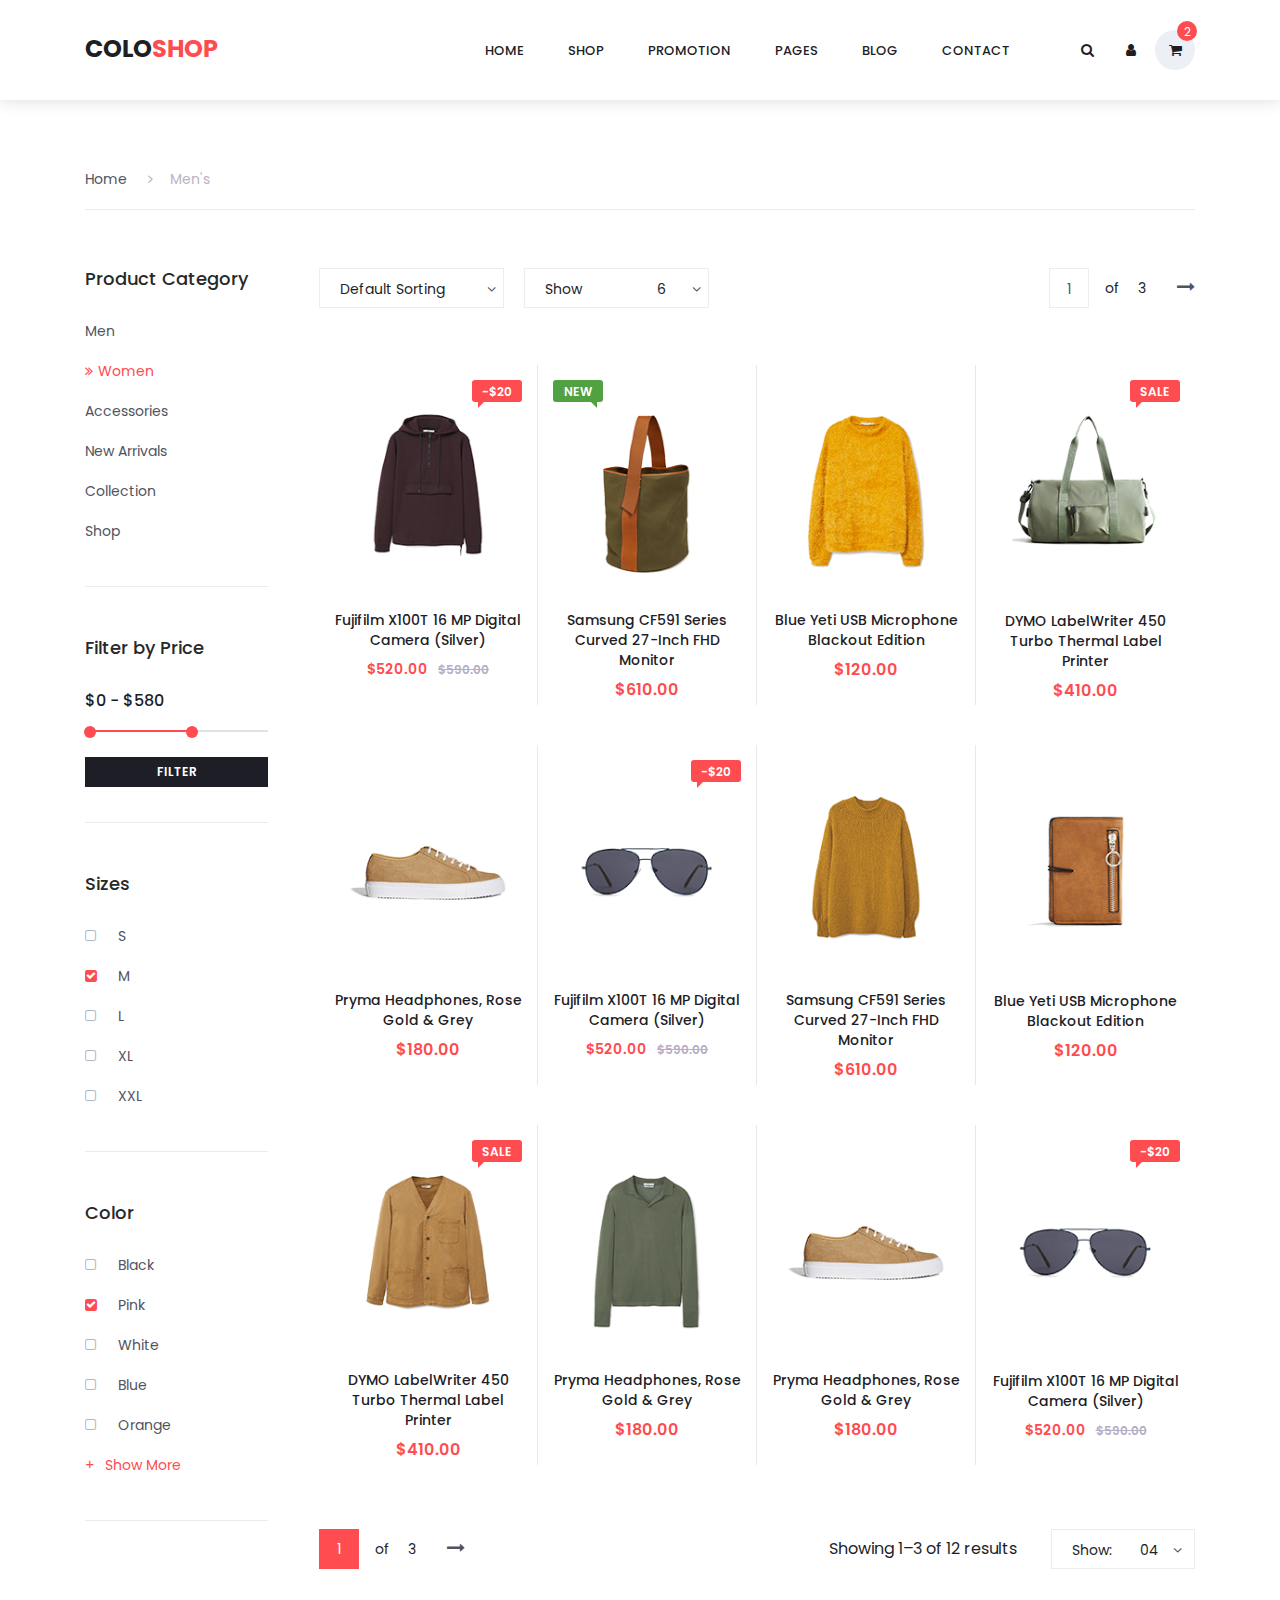
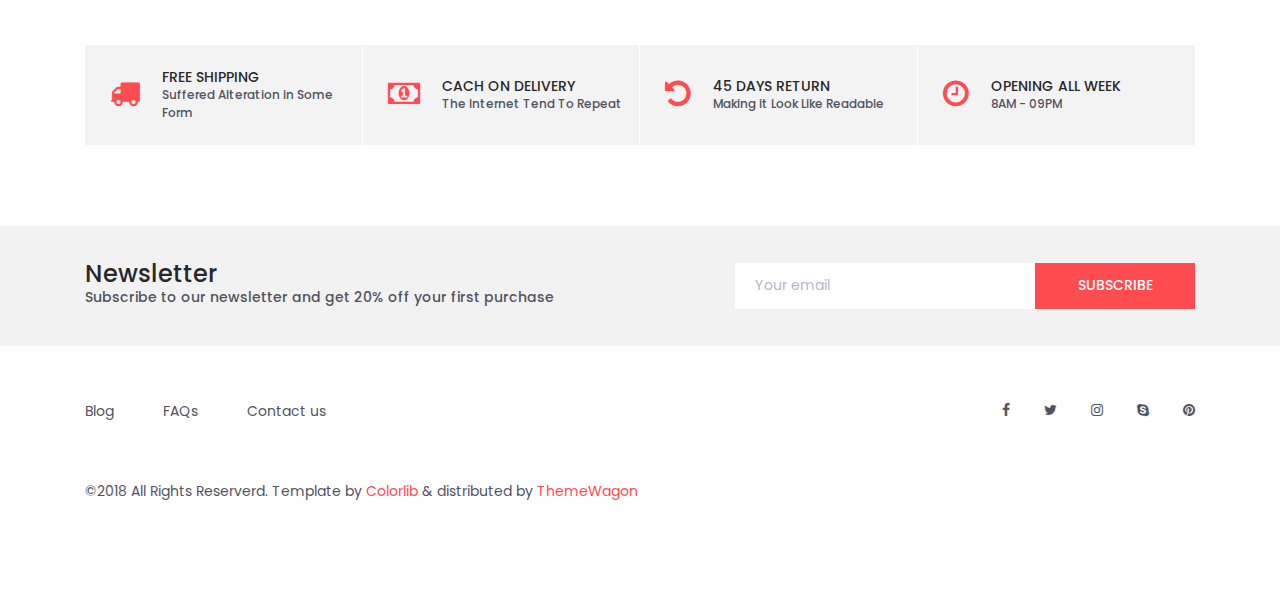
==== categories.html @ ed8a663e "init" ====
<!DOCTYPE html>
<html lang="en">
<head>
<title>Colo Shop Categories</title>
<meta charset="utf-8">
<meta http-equiv="X-UA-Compatible" content="IE=edge">
<meta name="description" content="Colo Shop Template">
<meta name="viewport" content="width=device-width, initial-scale=1">
<link rel="stylesheet" type="text/css" href="styles/bootstrap4/bootstrap.min.css">
<link href="plugins/font-awesome-4.7.0/css/font-awesome.min.css" rel="stylesheet" type="text/css">
<link rel="stylesheet" type="text/css" href="plugins/OwlCarousel2-2.2.1/owl.carousel.css">
<link rel="stylesheet" type="text/css" href="plugins/OwlCarousel2-2.2.1/owl.theme.default.css">
<link rel="stylesheet" type="text/css" href="plugins/OwlCarousel2-2.2.1/animate.css">
<link rel="stylesheet" type="text/css" href="plugins/jquery-ui-1.12.1.custom/jquery-ui.css">
<link rel="stylesheet" type="text/css" href="styles/categories_styles.css">
<link rel="stylesheet" type="text/css" href="styles/categories_responsive.css">
</head>

<body>

<div class="super_container">

	<!-- Header -->

	<header class="header trans_300">

		<!-- Main Navigation -->

		<div class="main_nav_container">
			<div class="container">
				<div class="row">
					<div class="col-lg-12 text-right">
						<div class="logo_container">
							<a href="#">colo<span>shop</span></a>
						</div>
						<nav class="navbar">
							<ul class="navbar_menu">
								<li><a href="index.html">home</a></li>
								<li><a href="#">shop</a></li>
								<li><a href="#">promotion</a></li>
								<li><a href="#">pages</a></li>
								<li><a href="#">blog</a></li>
								<li><a href="contact.html">contact</a></li>
							</ul>
							<ul class="navbar_user">
								<li><a href="#"><i class="fa fa-search" aria-hidden="true"></i></a></li>
								<li><a href="#"><i class="fa fa-user" aria-hidden="true"></i></a></li>
								<li class="checkout">
									<a href="#">
										<i class="fa fa-shopping-cart" aria-hidden="true"></i>
										<span id="checkout_items" class="checkout_items">2</span>
									</a>
								</li>
							</ul>
							<div class="hamburger_container">
								<i class="fa fa-bars" aria-hidden="true"></i>
							</div>
						</nav>
					</div>
				</div>
			</div>
		</div>

	</header>

	<div class="fs_menu_overlay"></div>

	<!-- Hamburger Menu -->

	<div class="hamburger_menu">
		<div class="hamburger_close"><i class="fa fa-times" aria-hidden="true"></i></div>
		<div class="hamburger_menu_content text-right">
			<ul class="menu_top_nav">
				<li class="menu_item has-children">
					<a href="#">
						usd
						<i class="fa fa-angle-down"></i>
					</a>
					<ul class="menu_selection">
						<li><a href="#">cad</a></li>
						<li><a href="#">aud</a></li>
						<li><a href="#">eur</a></li>
						<li><a href="#">gbp</a></li>
					</ul>
				</li>
				<li class="menu_item has-children">
					<a href="#">
						English
						<i class="fa fa-angle-down"></i>
					</a>
					<ul class="menu_selection">
						<li><a href="#">French</a></li>
						<li><a href="#">Italian</a></li>
						<li><a href="#">German</a></li>
						<li><a href="#">Spanish</a></li>
					</ul>
				</li>
				<li class="menu_item has-children">
					<a href="#">
						My Account
						<i class="fa fa-angle-down"></i>
					</a>
					<ul class="menu_selection">
						<li><a href="#"><i class="fa fa-sign-in" aria-hidden="true"></i>Sign In</a></li>
						<li><a href="#"><i class="fa fa-user-plus" aria-hidden="true"></i>Register</a></li>
					</ul>
				</li>
				<li class="menu_item"><a href="#">home</a></li>
				<li class="menu_item"><a href="#">shop</a></li>
				<li class="menu_item"><a href="#">promotion</a></li>
				<li class="menu_item"><a href="#">pages</a></li>
				<li class="menu_item"><a href="#">blog</a></li>
				<li class="menu_item"><a href="#">contact</a></li>
			</ul>
		</div>
	</div>

	<div class="container product_section_container">
		<div class="row">
			<div class="col product_section clearfix">

				<!-- Breadcrumbs -->

				<div class="breadcrumbs d-flex flex-row align-items-center">
					<ul>
						<li><a href="index.html">Home</a></li>
						<li class="active"><a href="index.html"><i class="fa fa-angle-right" aria-hidden="true"></i>Men's</a></li>
					</ul>
				</div>

				<!-- Sidebar -->

				<div class="sidebar">
					<div class="sidebar_section">
						<div class="sidebar_title">
							<h5>Product Category</h5>
						</div>
						<ul class="sidebar_categories">
							<li><a href="#">Men</a></li>
							<li class="active"><a href="#"><span><i class="fa fa-angle-double-right" aria-hidden="true"></i></span>Women</a></li>
							<li><a href="#">Accessories</a></li>
							<li><a href="#">New Arrivals</a></li>
							<li><a href="#">Collection</a></li>
							<li><a href="#">Shop</a></li>
						</ul>
					</div>

					<!-- Price Range Filtering -->
					<div class="sidebar_section">
						<div class="sidebar_title">
							<h5>Filter by Price</h5>
						</div>
						<p>
							<input type="text" id="amount" readonly style="border:0; color:#f6931f; font-weight:bold;">
						</p>
						<div id="slider-range"></div>
						<div class="filter_button"><span>filter</span></div>
					</div>

					<!-- Sizes -->
					<div class="sidebar_section">
						<div class="sidebar_title">
							<h5>Sizes</h5>
						</div>
						<ul class="checkboxes">
							<li><i class="fa fa-square-o" aria-hidden="true"></i><span>S</span></li>
							<li class="active"><i class="fa fa-square" aria-hidden="true"></i><span>M</span></li>
							<li><i class="fa fa-square-o" aria-hidden="true"></i><span>L</span></li>
							<li><i class="fa fa-square-o" aria-hidden="true"></i><span>XL</span></li>
							<li><i class="fa fa-square-o" aria-hidden="true"></i><span>XXL</span></li>
						</ul>
					</div>

					<!-- Color -->
					<div class="sidebar_section">
						<div class="sidebar_title">
							<h5>Color</h5>
						</div>
						<ul class="checkboxes">
							<li><i class="fa fa-square-o" aria-hidden="true"></i><span>Black</span></li>
							<li class="active"><i class="fa fa-square" aria-hidden="true"></i><span>Pink</span></li>
							<li><i class="fa fa-square-o" aria-hidden="true"></i><span>White</span></li>
							<li><i class="fa fa-square-o" aria-hidden="true"></i><span>Blue</span></li>
							<li><i class="fa fa-square-o" aria-hidden="true"></i><span>Orange</span></li>
							<li><i class="fa fa-square-o" aria-hidden="true"></i><span>White</span></li>
							<li><i class="fa fa-square-o" aria-hidden="true"></i><span>Blue</span></li>
							<li><i class="fa fa-square-o" aria-hidden="true"></i><span>Orange</span></li>
							<li><i class="fa fa-square-o" aria-hidden="true"></i><span>White</span></li>
							<li><i class="fa fa-square-o" aria-hidden="true"></i><span>Blue</span></li>
							<li><i class="fa fa-square-o" aria-hidden="true"></i><span>Orange</span></li>
						</ul>
						<div class="show_more">
							<span><span>+</span>Show More</span>
						</div>
					</div>

				</div>

				<!-- Main Content -->

				<div class="main_content">

					<!-- Products -->

					<div class="products_iso">
						<div class="row">
							<div class="col">

								<!-- Product Sorting -->

								<div class="product_sorting_container product_sorting_container_top">
									<ul class="product_sorting">
										<li>
											<span class="type_sorting_text">Default Sorting</span>
											<i class="fa fa-angle-down"></i>
											<ul class="sorting_type">
												<li class="type_sorting_btn" data-isotope-option='{ "sortBy": "original-order" }'><span>Default Sorting</span></li>
												<li class="type_sorting_btn" data-isotope-option='{ "sortBy": "price" }'><span>Price</span></li>
												<li class="type_sorting_btn" data-isotope-option='{ "sortBy": "name" }'><span>Product Name</span></li>
											</ul>
										</li>
										<li>
											<span>Show</span>
											<span class="num_sorting_text">6</span>
											<i class="fa fa-angle-down"></i>
											<ul class="sorting_num">
												<li class="num_sorting_btn"><span>6</span></li>
												<li class="num_sorting_btn"><span>12</span></li>
												<li class="num_sorting_btn"><span>24</span></li>
											</ul>
										</li>
									</ul>
									<div class="pages d-flex flex-row align-items-center">
										<div class="page_current">
											<span>1</span>
											<ul class="page_selection">
												<li><a href="#">1</a></li>
												<li><a href="#">2</a></li>
												<li><a href="#">3</a></li>
											</ul>
										</div>
										<div class="page_total"><span>of</span> 3</div>
										<div id="next_page" class="page_next"><a href="#"><i class="fa fa-long-arrow-right" aria-hidden="true"></i></a></div>
									</div>

								</div>

								<!-- Product Grid -->

								<div class="product-grid">

									<!-- Product 1 -->

									<div class="product-item men">
										<div class="product discount product_filter">
											<div class="product_image">
												<img src="images/product_1.png" alt="">
											</div>
											<div class="favorite favorite_left"></div>
											<div class="product_bubble product_bubble_right product_bubble_red d-flex flex-column align-items-center"><span>-$20</span></div>
											<div class="product_info">
												<h6 class="product_name"><a href="single.html">Fujifilm X100T 16 MP Digital Camera (Silver)</a></h6>
												<div class="product_price">$520.00<span>$590.00</span></div>
											</div>
										</div>
										<div class="red_button add_to_cart_button"><a href="#">add to cart</a></div>
									</div>

									<!-- Product 2 -->

									<div class="product-item women">
										<div class="product product_filter">
											<div class="product_image">
												<img src="images/product_2.png" alt="">
											</div>
											<div class="favorite"></div>
											<div class="product_bubble product_bubble_left product_bubble_green d-flex flex-column align-items-center"><span>new</span></div>
											<div class="product_info">
												<h6 class="product_name"><a href="single.html">Samsung CF591 Series Curved 27-Inch FHD Monitor</a></h6>
												<div class="product_price">$610.00</div>
											</div>
										</div>
										<div class="red_button add_to_cart_button"><a href="#">add to cart</a></div>
									</div>

									<!-- Product 3 -->

									<div class="product-item women">
										<div class="product product_filter">
											<div class="product_image">
												<img src="images/product_3.png" alt="">
											</div>
											<div class="favorite"></div>
											<div class="product_info">
												<h6 class="product_name"><a href="single.html">Blue Yeti USB Microphone Blackout Edition</a></h6>
												<div class="product_price">$120.00</div>
											</div>
										</div>
										<div class="red_button add_to_cart_button"><a href="#">add to cart</a></div>
									</div>

									<!-- Product 4 -->

									<div class="product-item accessories">
										<div class="product product_filter">
											<div class="product_image">
												<img src="images/product_4.png" alt="">
											</div>
											<div class="product_bubble product_bubble_right product_bubble_red d-flex flex-column align-items-center"><span>sale</span></div>
											<div class="favorite favorite_left"></div>
											<div class="product_info">
												<h6 class="product_name"><a href="single.html">DYMO LabelWriter 450 Turbo Thermal Label Printer</a></h6>
												<div class="product_price">$410.00</div>
											</div>
										</div>
										<div class="red_button add_to_cart_button"><a href="#">add to cart</a></div>
									</div>

									<!-- Product 5 -->

									<div class="product-item women men">
										<div class="product product_filter">
											<div class="product_image">
												<img src="images/product_5.png" alt="">
											</div>
											<div class="favorite"></div>
											<div class="product_info">
												<h6 class="product_name"><a href="single.html">Pryma Headphones, Rose Gold & Grey</a></h6>
												<div class="product_price">$180.00</div>
											</div>
										</div>
										<div class="red_button add_to_cart_button"><a href="#">add to cart</a></div>
									</div>

									<!-- Product 6 -->

									<div class="product-item accessories">
										<div class="product discount product_filter">
											<div class="product_image">
												<img src="images/product_6.png" alt="">
											</div>
											<div class="favorite favorite_left"></div>
											<div class="product_bubble product_bubble_right product_bubble_red d-flex flex-column align-items-center"><span>-$20</span></div>
											<div class="product_info">
												<h6 class="product_name"><a href="single.html">Fujifilm X100T 16 MP Digital Camera (Silver)</a></h6>
												<div class="product_price">$520.00<span>$590.00</span></div>
											</div>
										</div>
										<div class="red_button add_to_cart_button"><a href="#">add to cart</a></div>
									</div>

									<!-- Product 7 -->

									<div class="product-item women">
										<div class="product product_filter">
											<div class="product_image">
												<img src="images/product_7.png" alt="">
											</div>
											<div class="favorite"></div>
											<div class="product_info">
												<h6 class="product_name"><a href="single.html">Samsung CF591 Series Curved 27-Inch FHD Monitor</a></h6>
												<div class="product_price">$610.00</div>
											</div>
										</div>
										<div class="red_button add_to_cart_button"><a href="#">add to cart</a></div>
									</div>

									<!-- Product 8 -->

									<div class="product-item accessories">
										<div class="product product_filter">
											<div class="product_image">
												<img src="images/product_8.png" alt="">
											</div>
											<div class="favorite"></div>
											<div class="product_info">
												<h6 class="product_name"><a href="single.html">Blue Yeti USB Microphone Blackout Edition</a></h6>
												<div class="product_price">$120.00</div>
											</div>
										</div>
										<div class="red_button add_to_cart_button"><a href="#">add to cart</a></div>
									</div>

									<!-- Product 9 -->

									<div class="product-item men">
										<div class="product product_filter">
											<div class="product_image">
												<img src="images/product_9.png" alt="">
											</div>
											<div class="product_bubble product_bubble_right product_bubble_red d-flex flex-column align-items-center"><span>sale</span></div>
											<div class="favorite favorite_left"></div>
											<div class="product_info">
												<h6 class="product_name"><a href="single.html">DYMO LabelWriter 450 Turbo Thermal Label Printer</a></h6>
												<div class="product_price">$410.00</div>
											</div>
										</div>
										<div class="red_button add_to_cart_button"><a href="#">add to cart</a></div>
									</div>

									<!-- Product 10 -->

									<div class="product-item men">
										<div class="product product_filter">
											<div class="product_image">
												<img src="images/product_10.png" alt="">
											</div>
											<div class="favorite"></div>
											<div class="product_info">
												<h6 class="product_name"><a href="single.html">Pryma Headphones, Rose Gold & Grey</a></h6>
												<div class="product_price">$180.00</div>
											</div>
										</div>
										<div class="red_button add_to_cart_button"><a href="#">add to cart</a></div>
									</div>

									<!-- Product 11 -->

									<div class="product-item women men">
										<div class="product product_filter">
											<div class="product_image">
												<img src="images/product_5.png" alt="">
											</div>
											<div class="favorite"></div>
											<div class="product_info">
												<h6 class="product_name"><a href="single.html">Pryma Headphones, Rose Gold & Grey</a></h6>
												<div class="product_price">$180.00</div>
											</div>
										</div>
										<div class="red_button add_to_cart_button"><a href="#">add to cart</a></div>
									</div>

									<!-- Product 12 -->

									<div class="product-item accessories">
										<div class="product discount product_filter">
											<div class="product_image">
												<img src="images/product_6.png" alt="">
											</div>
											<div class="favorite favorite_left"></div>
											<div class="product_bubble product_bubble_right product_bubble_red d-flex flex-column align-items-center"><span>-$20</span></div>
											<div class="product_info">
												<h6 class="product_name"><a href="single.html">Fujifilm X100T 16 MP Digital Camera (Silver)</a></h6>
												<div class="product_price">$520.00<span>$590.00</span></div>
											</div>
										</div>
										<div class="red_button add_to_cart_button"><a href="#">add to cart</a></div>
									</div>
								</div>

								<!-- Product Sorting -->

								<div class="product_sorting_container product_sorting_container_bottom clearfix">
									<ul class="product_sorting">
										<li>
											<span>Show:</span>
											<span class="num_sorting_text">04</span>
											<i class="fa fa-angle-down"></i>
											<ul class="sorting_num">
												<li class="num_sorting_btn"><span>01</span></li>
												<li class="num_sorting_btn"><span>02</span></li>
												<li class="num_sorting_btn"><span>03</span></li>
												<li class="num_sorting_btn"><span>04</span></li>
											</ul>
										</li>
									</ul>
									<span class="showing_results">Showing 1–3 of 12 results</span>
									<div class="pages d-flex flex-row align-items-center">
										<div class="page_current">
											<span>1</span>
											<ul class="page_selection">
												<li><a href="#">1</a></li>
												<li><a href="#">2</a></li>
												<li><a href="#">3</a></li>
											</ul>
										</div>
										<div class="page_total"><span>of</span> 3</div>
										<div id="next_page_1" class="page_next"><a href="#"><i class="fa fa-long-arrow-right" aria-hidden="true"></i></a></div>
									</div>

								</div>

							</div>
						</div>
					</div>
				</div>
			</div>
		</div>
	</div>

	<!-- Benefit -->

	<div class="benefit">
		<div class="container">
			<div class="row benefit_row">
				<div class="col-lg-3 benefit_col">
					<div class="benefit_item d-flex flex-row align-items-center">
						<div class="benefit_icon"><i class="fa fa-truck" aria-hidden="true"></i></div>
						<div class="benefit_content">
							<h6>free shipping</h6>
							<p>Suffered Alteration in Some Form</p>
						</div>
					</div>
				</div>
				<div class="col-lg-3 benefit_col">
					<div class="benefit_item d-flex flex-row align-items-center">
						<div class="benefit_icon"><i class="fa fa-money" aria-hidden="true"></i></div>
						<div class="benefit_content">
							<h6>cach on delivery</h6>
							<p>The Internet Tend To Repeat</p>
						</div>
					</div>
				</div>
				<div class="col-lg-3 benefit_col">
					<div class="benefit_item d-flex flex-row align-items-center">
						<div class="benefit_icon"><i class="fa fa-undo" aria-hidden="true"></i></div>
						<div class="benefit_content">
							<h6>45 days return</h6>
							<p>Making it Look Like Readable</p>
						</div>
					</div>
				</div>
				<div class="col-lg-3 benefit_col">
					<div class="benefit_item d-flex flex-row align-items-center">
						<div class="benefit_icon"><i class="fa fa-clock-o" aria-hidden="true"></i></div>
						<div class="benefit_content">
							<h6>opening all week</h6>
							<p>8AM - 09PM</p>
						</div>
					</div>
				</div>
			</div>
		</div>
	</div>

	<!-- Newsletter -->

	<div class="newsletter">
		<div class="container">
			<div class="row">
				<div class="col-lg-6">
					<div class="newsletter_text d-flex flex-column justify-content-center align-items-lg-start align-items-md-center text-center">
						<h4>Newsletter</h4>
						<p>Subscribe to our newsletter and get 20% off your first purchase</p>
					</div>
				</div>
				<div class="col-lg-6">
					<div class="newsletter_form d-flex flex-md-row flex-column flex-xs-column align-items-center justify-content-lg-end justify-content-center">
						<input id="newsletter_email" type="email" placeholder="Your email" required="required" data-error="Valid email is required.">
						<button id="newsletter_submit" type="submit" class="newsletter_submit_btn trans_300" value="Submit">subscribe</button>
					</div>
				</div>
			</div>
		</div>
	</div>

	<!-- Footer -->

	<footer class="footer">
		<div class="container">
			<div class="row">
				<div class="col-lg-6">
					<div class="footer_nav_container d-flex flex-sm-row flex-column align-items-center justify-content-lg-start justify-content-center text-center">
						<ul class="footer_nav">
							<li><a href="#">Blog</a></li>
							<li><a href="#">FAQs</a></li>
							<li><a href="contact.html">Contact us</a></li>
						</ul>
					</div>
				</div>
				<div class="col-lg-6">
					<div class="footer_social d-flex flex-row align-items-center justify-content-lg-end justify-content-center">
						<ul>
							<li><a href="#"><i class="fa fa-facebook" aria-hidden="true"></i></a></li>
							<li><a href="#"><i class="fa fa-twitter" aria-hidden="true"></i></a></li>
							<li><a href="#"><i class="fa fa-instagram" aria-hidden="true"></i></a></li>
							<li><a href="#"><i class="fa fa-skype" aria-hidden="true"></i></a></li>
							<li><a href="#"><i class="fa fa-pinterest" aria-hidden="true"></i></a></li>
						</ul>
					</div>
				</div>
			</div>
			<div class="row">
				<div class="col-lg-12">
					<div class="footer_nav_container">
						<div class="cr">©2018 All Rights Reserverd. Template by <a href="#">Colorlib</a> &amp; distributed by <a href="https://themewagon.com">ThemeWagon</a></div>
					</div>
				</div>
			</div>
		</div>
	</footer>

</div>

<script src="js/jquery-3.2.1.min.js"></script>
<script src="styles/bootstrap4/popper.js"></script>
<script src="styles/bootstrap4/bootstrap.min.js"></script>
<script src="plugins/Isotope/isotope.pkgd.min.js"></script>
<script src="plugins/OwlCarousel2-2.2.1/owl.carousel.js"></script>
<script src="plugins/easing/easing.js"></script>
<script src="plugins/jquery-ui-1.12.1.custom/jquery-ui.js"></script>
<script src="js/categories_custom.js"></script>
</body>

</html>
---- styles/categories_styles.css ----
@charset "utf-8";
/* CSS Document */

/******************************

COLOR PALETTE




[Table of Contents]

1. Fonts
2. Body and some general stuff
3. Home
	3.1 Currency
	3.2 Language
	3.3 Account
	3.4 Main Navigation
	3.5 Hamburger Menu
	3.6 Logo
4. Products
	4.1 Product Sorting
5. Breadcrumbs
6. Sidebar
7. Main Content
8. Benefit
9. Newsletter
10. Footer



******************************/

/***********
1. Fonts
***********/

@import url('https://fonts.googleapis.com/css?family=Poppins:400,500,600,700,900');

/*********************************
2. Body and some general stuff
*********************************/

*
{
	margin: 0;
	padding: 0;
}
body
{
	font-family: 'Poppins', sans-serif;
	font-size: 14px;
	line-height: 23px;
	font-weight: 400;
	background: #FFFFFF;
	color: #1e1e27;
}
div
{
	display: block;
	position: relative;
	-webkit-box-sizing: border-box;
    -moz-box-sizing: border-box;
    box-sizing: border-box;
}
ul
{
	list-style: none;
	margin-bottom: 0px;
}
p
{
	font-family: 'Poppins', sans-serif;
	font-size: 14px;
	line-height: 1.7;
	font-weight: 500;
	color: #989898;
	-webkit-font-smoothing: antialiased;
	-webkit-text-shadow: rgba(0,0,0,.01) 0 0 1px;
	text-shadow: rgba(0,0,0,.01) 0 0 1px;
}
p a
{
	display: inline;
	position: relative;
	color: inherit;
	border-bottom: solid 2px #fde0db;
	-webkit-transition: all 200ms ease;
	-moz-transition: all 200ms ease;
	-ms-transition: all 200ms ease;
	-o-transition: all 200ms ease;
	transition: all 200ms ease;
}
a, a:hover, a:visited, a:active, a:link
{
	text-decoration: none;
	-webkit-font-smoothing: antialiased;
	-webkit-text-shadow: rgba(0,0,0,.01) 0 0 1px;
	text-shadow: rgba(0,0,0,.01) 0 0 1px;
}
p a:active
{
	position: relative;
	color: #FF6347;
}
p a:hover
{
	color: #FF6347;
	background: #fde0db;
}
p a:hover::after
{
	opacity: 0.2;
}
::selection
{
	background: #fde0db;
	color: #FF6347;
}
p::selection
{
	background: #fde0db;
}
h1{font-size: 72px;}
h2{font-size: 40px;}
h3{font-size: 28px;}
h4{font-size: 24px;}
h5{font-size: 16px;}
h6{font-size: 14px;}
h1, h2, h3, h4, h5, h6
{
	font-family: 'Poppins', sans-serif;
	color: #282828;
	-webkit-font-smoothing: antialiased;
	-webkit-text-shadow: rgba(0,0,0,.01) 0 0 1px;
	text-shadow: rgba(0,0,0,.01) 0 0 1px;
}
h1::selection,
h2::selection,
h3::selection,
h4::selection,
h5::selection,
h6::selection
{

}
::-webkit-input-placeholder
{
	font-size: 16px !important;
	font-weight: 500;
	color: #777777 !important;
}
:-moz-placeholder /* older Firefox*/
{
	font-size: 16px !important;
	font-weight: 500;
	color: #777777 !important;
}
::-moz-placeholder /* Firefox 19+ */
{
	font-size: 16px !important;
	font-weight: 500;
	color: #777777 !important;
}
:-ms-input-placeholder
{
	font-size: 16px !important;
	font-weight: 500;
	color: #777777 !important;
}
::input-placeholder
{
	font-size: 16px !important;
	font-weight: 500;
	color: #777777 !important;
}
.form-control
{
	color: #db5246;
}
section
{
	display: block;
	position: relative;
	box-sizing: border-box;
}
.clear
{
	clear: both;
}
.clearfix::before, .clearfix::after
{
	content: "";
	display: table;
}
.clearfix::after
{
	clear: both;
}
.clearfix
{
	zoom: 1;
}
.float_left
{
	float: left;
}
.float_right
{
	float: right;
}
.trans_200
{
	-webkit-transition: all 200ms ease;
	-moz-transition: all 200ms ease;
	-ms-transition: all 200ms ease;
	-o-transition: all 200ms ease;
	transition: all 200ms ease;
}
.trans_300
{
	-webkit-transition: all 300ms ease;
	-moz-transition: all 300ms ease;
	-ms-transition: all 300ms ease;
	-o-transition: all 300ms ease;
	transition: all 300ms ease;
}
.trans_400
{
	-webkit-transition: all 400ms ease;
	-moz-transition: all 400ms ease;
	-ms-transition: all 400ms ease;
	-o-transition: all 400ms ease;
	transition: all 400ms ease;
}
.trans_500
{
	-webkit-transition: all 500ms ease;
	-moz-transition: all 500ms ease;
	-ms-transition: all 500ms ease;
	-o-transition: all 500ms ease;
	transition: all 500ms ease;
}
.fill_height
{
	height: 100%;
}
.super_container
{
	width: 100%;
	overflow: hidden;
}

/*********************************
3. Home
*********************************/

.header
{
	position: fixed;
	top: 0;
	left: 0;
	width: 100%;
	background: #FFFFFF;
	z-index: 10;
}
.top_nav
{
	width: 100%;
	height: 50px;
	background: #1e1e27;
}
.top_nav_left
{
	height: 50px;
	line-height: 50px;
	font-size: 13px;
	color: #b5aec4;
	text-transform: uppercase;
}

/*********************************
3.1 Currency
*********************************/

.currency
{
	display: inline-block;
	position: relative;
	min-width: 50px;
	border-right: solid 1px #33333b;
	padding-right: 20px;
	padding-left: 20px;
	text-align: center;
	vertical-align: middle;
	background: #1e1e27;
}
.currency > a
{
	display: block;
	color: #b5aec4;
	font-weight: 400;
	height: 50px;
	line-height: 50px;
	font-size: 13px;
	text-transform: uppercase;
}
.currency > a > i
{
	margin-left: 8px;
}
.currency:hover .currency_selection
{
	visibility: visible;
	opacity: 1;
	top: 100%;
}
.currency_selection
{
	display: block;
	position: absolute;
	right: 0;
	top: 120%;
	margin: 0;
	width: 100%;
	background: #FFFFFF;
	visibility: hidden;
	opacity: 0;
	z-index: 1;
	box-shadow: 0 0 25px rgba(63, 78, 100, 0.15);
	-webkit-transition: opacity 0.3s ease;
	-moz-transition: opacity 0.3s ease;
	-ms-transition: opacity 0.3s ease;
	-o-transition: opacity 0.3s ease;
	transition: all 0.3s ease;
}
.currency_selection li
{
	padding-left: 10px;
	padding-right: 10px;
	line-height: 50px;
}
.currency_selection li a
{
	display: block;
	color: #232530;
	border-bottom: solid 1px #dddddd;
	font-size: 13px;
	text-transform: uppercase;
	-webkit-transition: opacity 0.3s ease;
	-moz-transition: opacity 0.3s ease;
	-ms-transition: opacity 0.3s ease;
	-o-transition: opacity 0.3s ease;
	transition: all 0.3s ease;
}
.currency_selection li a:hover
{
	color: #b5aec4;
}
.currency_selection li:last-child a
{
	border-bottom: none;
}

/*********************************
3.2 Language
*********************************/

.language
{
	display: inline-block;
	position: relative;
	min-width: 50px;
	border-right: solid 1px #33333b;
	padding-right: 20px;
	padding-left: 20px;
	text-align: center;
	vertical-align: middle;
	background: #1e1e27;
}
.language > a
{
	display: block;
	color: #b5aec4;
	font-weight: 400;
	height: 50px;
	line-height: 50px;
	font-size: 13px;
}
.language > a > i
{
	margin-left: 8px;
}
.language:hover .language_selection
{
	visibility: visible;
	opacity: 1;
	top: 100%;
}
.language_selection
{
	display: block;
	position: absolute;
	right: 0;
	top: 120%;
	margin: 0;
	width: 100%;
	background: #FFFFFF;
	visibility: hidden;
	opacity: 0;
	z-index: 1;
	box-shadow: 0 0 25px rgba(63, 78, 100, 0.15);
	-webkit-transition: opacity 0.3s ease;
	-moz-transition: opacity 0.3s ease;
	-ms-transition: opacity 0.3s ease;
	-o-transition: opacity 0.3s ease;
	transition: all 0.3s ease;
}
.language_selection li
{
	padding-left: 10px;
	padding-right: 10px;
	line-height: 50px;
}
.language_selection li a
{
	display: block;
	color: #232530;
	border-bottom: solid 1px #dddddd;
	font-size: 13px;
	-webkit-transition: opacity 0.3s ease;
	-moz-transition: opacity 0.3s ease;
	-ms-transition: opacity 0.3s ease;
	-o-transition: opacity 0.3s ease;
	transition: all 0.3s ease;
}
.language_selection li a:hover
{
	color: #b5aec4;
}
.language_selection li:last-child a
{
	border-bottom: none;
}

/*********************************
3.3 Account
*********************************/

.account
{
	display: inline-block;
	position: relative;
	min-width: 50px;
	padding-left: 20px;
	text-align: center;
	vertical-align: middle;
	background: #1e1e27;
}
.account > a
{
	display: block;
	color: #b5aec4;
	font-weight: 400;
	height: 50px;
	line-height: 50px;
	font-size: 13px;
}
.account > a > i
{
	margin-left: 8px;
}
.account:hover .account_selection
{
	visibility: visible;
	opacity: 1;
	top: 100%;
}
.account_selection
{
	display: block;
	position: absolute;
	right: 0;
	top: 120%;
	margin: 0;
	width: 100%;
	background: #FFFFFF;
	visibility: hidden;
	opacity: 0;
	z-index: 1;
	box-shadow: 0 0 25px rgba(63, 78, 100, 0.15);
	-webkit-transition: opacity 0.3s ease;
	-moz-transition: opacity 0.3s ease;
	-ms-transition: opacity 0.3s ease;
	-o-transition: opacity 0.3s ease;
	transition: all 0.3s ease;
}
.account_selection li
{
	padding-left: 10px;
	padding-right: 10px;
	line-height: 50px;
}
.account_selection li a
{
	display: block;
	color: #232530;
	border-bottom: solid 1px #dddddd;
	font-size: 14px;
	-webkit-transition: all 0.3s ease;
	-moz-transition: all 0.3s ease;
	-ms-transition: all 0.3s ease;
	-o-transition: all 0.3s ease;
	transition: all 0.3s ease;
}
.account_selection li a:hover
{
	color: #b5aec4;
}
.account_selection li:last-child a
{
	border-bottom: none;
}
.account_selection li a i
{
	margin-right: 10px;
}

/*********************************
3.4 Main Navigation
*********************************/

.main_nav_container
{
	width: 100%;
	background: #FFFFFF;
	box-shadow: 0 0 16px rgba(0, 0, 0, 0.15);
}
.navbar
{
	width: auto;
	height: 100px;
	float: right;
	padding-left: 0px;
	padding-right: 0px;
}
.navbar_menu li
{
	display: inline-block;
}
.navbar_menu li a
{
	display: block;
	color: #1e1e27;
	font-size: 13px;
	font-weight: 500;
	text-transform: uppercase;
	padding: 20px;
	-webkit-transition: color 0.3s ease;
	-moz-transition: color 0.3s ease;
	-ms-transition: color 0.3s ease;
	-o-transition: color 0.3s ease;
	transition: color 0.3s ease;
}
.navbar_menu li a:hover
{
	color: #b5aec4;
}
.navbar_user
{
	margin-left: 37px;
}
.navbar_user li
{
	display: inline-block;
	text-align: center;
}
.navbar_user li a
{
	display: -webkit-box;
	display: -moz-box;
	display: -ms-flexbox;
	display: -webkit-flex;
	display: flex;
	flex-direction: column;
	justify-content: center;
	align-items: center;
	position: relative;
	width: 40px;
	height: 40px;
	color: #1e1e27;
	-webkit-transition: color 0.3s ease;
	-moz-transition: color 0.3s ease;
	-ms-transition: color 0.3s ease;
	-o-transition: color 0.3s ease;
	transition: color 0.3s ease;
}
.navbar_user li a:hover
{
	color: #b5aec4;
}
.checkout a
{
	background: #eceff6;
	border-radius: 50%;
}
.checkout_items
{
	display: -webkit-box;
	display: -moz-box;
	display: -ms-flexbox;
	display: -webkit-flex;
	display: flex;
	flex-direction: column;
	justify-content: center;
	align-items: center;
	position: absolute;
	top: -9px;
	left: 22px;
	width: 20px;
	height: 20px;
	border-radius: 50%;
	background: #fe4c50;
	font-size: 12px;
	color: #FFFFFF;
}

/*********************************
3.5 Hamburger Menu
*********************************/

.hamburger_container
{
	display: none;
	margin-left: 40px;
}
.hamburger_container i
{
	font-size: 24px;
	color: #1e1e27;
	-webkit-transition: all 300ms ease;
	-moz-transition: all 300ms ease;
	-ms-transition: all 300ms ease;
	-o-transition: all 300ms ease;
	transition: all 300ms ease;
}
.hamburger_container:hover i
{
	color: #b5aec4;
}
.hamburger_menu
{
	position: fixed;
	top: 0;
	right: -400px;
	width: 400px;
	height: 100vh;
	background: rgba(255,255,255,0.95);
	z-index: 10;
	-webkit-transition: all 300ms ease;
	-moz-transition: all 300ms ease;
	-ms-transition: all 300ms ease;
	-o-transition: all 300ms ease;
	transition: all 300ms ease;
}
.hamburger_menu.active
{
	right: 0;
}
.fs_menu_overlay
{
	position: fixed;
	top: 0;
	left: 0;
	width: 100vw;
	height: 100vh;
	z-index: 9;
	background: rgba(255,255,255,0);
	pointer-events: none;
	-webkit-transition: all 200ms ease;
	-moz-transition: all 200ms ease;
	-ms-transition: all 200ms ease;
	-o-transition: all 200ms ease;
	transition: all 200ms ease;
}
.hamburger_close
{
	position: absolute;
	top: 26px;
	right: 10px;
	padding: 10px;
	z-index: 1;
}
.hamburger_close i
{
	font-size: 24px;
	color: #1e1e27;
	-webkit-transition: all 300ms ease;
	-moz-transition: all 300ms ease;
	-ms-transition: all 300ms ease;
	-o-transition: all 300ms ease;
	transition: all 300ms ease;
}
.hamburger_close:hover i
{
	color: #b5aec4;
}
.hamburger_menu_content
{
	padding-top: 100px;
	width: 100%;
	height: 100%;
	padding-right: 20px;
}
.menu_item
{
	display: block;
	position: relative;
	border-bottom: solid 1px #b5aec4;
	vertical-align: middle;
}
.menu_item > a
{
	display: block;
	color: #1e1e27;
	font-weight: 500;
	height: 50px;
	line-height: 50px;
	font-size: 14px;
	text-transform: uppercase;
}
.menu_item > a:hover
{
	color: #b5aec4;
}
.menu_item > a > i
{
	margin-left: 8px;
}
.menu_item.active .menu_selection
{
	display: block;
	visibility: visible;
	opacity: 1;
}
.menu_selection
{
	margin: 0;
	width: 100%;
	max-height: 0;
	overflow: hidden;
	z-index: 1;
	-webkit-transition: all 0.3s ease;
	-moz-transition: all 0.3s ease;
	-ms-transition: all 0.3s ease;
	-o-transition: all 0.3s ease;
	transition: all 0.3s ease;
}
.menu_selection li
{
	padding-left: 10px;
	padding-right: 10px;
	line-height: 50px;
}
.menu_selection li a
{
	display: block;
	color: #232530;
	border-bottom: solid 1px #dddddd;
	font-size: 13px;
	text-transform: uppercase;
	-webkit-transition: opacity 0.3s ease;
	-moz-transition: opacity 0.3s ease;
	-ms-transition: opacity 0.3s ease;
	-o-transition: opacity 0.3s ease;
	transition: all 0.3s ease;
}
.menu_selection li a i
{
	margin-right: 5px;
}
.menu_selection li a:hover
{
	color: #b5aec4;
}
.menu_selection li:last-child a
{
	border-bottom: none;
}

/*********************************
3.6 Logo
*********************************/

.logo_container
{
	position: absolute;
	top: 50%;
	-webkit-transform: translateY(-50%);
	-moz-transform: translateY(-50%);
	-ms-transform: translateY(-50%);
	-o-transform: translateY(-50%);
	transform: translateY(-50%);
	left: 15px;
}
.logo_container a
{
	font-size: 24px;
	color: #1e1e27;
	font-weight: 700;
	text-transform: uppercase;
}
.logo_container a span
{
	color: #fe4c50;
}
.red_button
{
	display: -webkit-inline-box;
	display: -moz-inline-box;
	display: -ms-inline-flexbox;
	display: -webkit-inline-flex;
	display: inline-flex;
	flex-direction: column;
	justify-content: center;
	align-items: center;
	width: auto;
	height: 40px;
	background: #fe4c50;
	border-radius: 3px;
	-webkit-transition: all 0.3s ease;
	-moz-transition: all 0.3s ease;
	-ms-transition: all 0.3s ease;
	-o-transition: all 0.3s ease;
	transition: all 0.3s ease;
}
.red_button:hover
{
	background: #FE7C7F !important;
}
.red_button a
{
	display: block;
	color: #FFFFFF;
	text-transform: uppercase;
	font-size: 14px;
	font-weight: 500;
	text-align: center;
	line-height: 40px;
	width: 100%;
}
.shop_now_button
{
	width: 140px;
	margin-top: 32px;
}

/*********************************
4. Products
*********************************/

.products_iso
{
	width: 100%;
}
.section_title
{
	display: inline-block;
	text-align: center;
}
.section_title h2
{
	display: inline-block;
}
.section_title::after
{
	display: block;
	position: absolute;
	top: calc(100% + 13px);
	left: 50%;
	-webkit-transform: translateX(-50%);
	-moz-transform: translateX(-50%);
	-ms-transform: translateX(-50%);
	-o-transform: translateX(-50%);
	transform: translateX(-50%);
	width: 60px;
	height: 5px;
	background: #fe4c50;
	content: '';
}

/*********************************
4.1 Product Sorting
*********************************/

.product_sorting_container_bottom
{
	margin-top: 24px;
}
.product_sorting_container_bottom .product_sorting
{
	float: right;
}
.product_sorting
{
	display: inline-block;
}
.product_sorting > li
{
	display: inline-block;
	position: relative;
	width: 185px;
	height: 40px;
	line-height: 40px;
	cursor: pointer;
	border: solid 1px #ecedee;
	padding-left: 20px;
	padding-right: 7px;
	margin-right: 16px;
}
.product_sorting_container_bottom .product_sorting > li
{
	width: 144px;
	margin-right: 0px;
	padding-right: 12px;
}
.product_sorting_container_bottom .product_sorting li span:nth-child(2)
{
	margin-left: 24px;
}
.product_sorting li i
{
	float: right;
	line-height: 40px;
	color: #51545f;
}
.product_sorting li ul
{
	display: block;
	position: absolute;
	right: 0;
	top: 120%;
	margin: 0;
	width: 100%;
	background: #FFFFFF;
	visibility: hidden;
	opacity: 0;
	z-index: 1;
	box-shadow: 0 15px 25px rgba(63, 78, 100, 0.15);
	-webkit-transition: opacity 0.3s ease;
	-moz-transition: opacity 0.3s ease;
	-ms-transition: opacity 0.3s ease;
	-o-transition: opacity 0.3s ease;
	transition: all 0.3s ease;
}
.product_sorting > li:hover ul
{
	visibility: visible;
	opacity: 1;
	top: calc(100% + 1px);
}
.product_sorting li ul li
{
	display: block;
	text-align: center;
	padding-left: 10px;
	padding-right: 10px;
}
.product_sorting li ul li span
{
	display: block;
	height: 40px;
	line-height: 40px;
	border-bottom: solid 1px #dddddd;
	color: #51545f;
	-webkit-transition: opacity 0.3s ease;
	-moz-transition: opacity 0.3s ease;
	-ms-transition: opacity 0.3s ease;
	-o-transition: opacity 0.3s ease;
	transition: all 0.3s ease;
}
.product_sorting li ul li span:hover
{
	color: #b5aec4;
}
.product_sorting li ul li:last-child span
{
	border-bottom: none;
}
.product_sorting li span:nth-child(2)
{
	margin-left: 71px;
}
.pages
{
	display: inline-block;
	float: right;
}
.product_sorting_container_bottom .pages
{
	float: left;
}
.page_current
{
	display: inline-block;
	position: relative;
	width: 40px;
	height: 40px;
	line-height: 40px;
	cursor: pointer;
	text-align: center;
	border: solid 1px #ecedee;
	margin-right: 16px;
}
.product_sorting_container_bottom .pages .page_current
{
	background: #fe4c50;
	border: none;
}
.page_current span
{
	color: #51545f;
}
.product_sorting_container_bottom .pages .page_current span
{
	color: #FFFFFF;
}
.page_selection
{
	display: block;
	position: absolute;
	right: 0;
	top: 120%;
	margin: 0;
	width: 100%;
	background: #FFFFFF;
	visibility: hidden;
	opacity: 0;
	z-index: 1;
	box-shadow: 0 15px 25px rgba(63, 78, 100, 0.15);
	-webkit-transition: opacity 0.3s ease;
	-moz-transition: opacity 0.3s ease;
	-ms-transition: opacity 0.3s ease;
	-o-transition: opacity 0.3s ease;
	transition: all 0.3s ease;
}
.page_selection li
{
	display: block;
	text-align: center;
	padding-left: 10px;
	padding-right: 10px;
}
.page_selection li a
{
	display: block;
	height: 40px;
	line-height: 40px;
	border-bottom: solid 1px #dddddd;
	color: #51545f;
	-webkit-transition: opacity 0.3s ease;
	-moz-transition: opacity 0.3s ease;
	-ms-transition: opacity 0.3s ease;
	-o-transition: opacity 0.3s ease;
	transition: all 0.3s ease;
}
.page_selection li a:hover
{
	color: #b5aec4;
}
.page_current:hover .page_selection
{
	visibility: visible;
	opacity: 1;
	top: calc(100% + 1px);
}
.page_total
{
	display: inline-block;
	line-height: 40px;
	margin-right: 31px;
}
.page_total span
{
	margin-right: 14px;
}
.page_next
{
	display: inline-block;
	line-height: 40px;
	cursor: pointer;
}
.page_next:hover i
{
	color: #b5aec4;
}
.page_next i
{
	font-size: 18px;
	color: #51545f;
}
.showing_results
{
	font-size: 16px;
	height: 40px;
	line-height: 40px;
	float: right;
	margin-right: 34px;
}

/*********************************
5. Breadcrumbs
*********************************/

.breadcrumbs
{
	width: 100%;
	height: 60px;
	border-bottom: solid 1px #ebebeb;
	margin-bottom: 58px;
}
.breadcrumbs ul li
{
	display: inline-block;
	margin-right: 17px;
}
.breadcrumbs ul li.active a
{
	color: #b9b4c7;
}
.breadcrumbs ul li i
{
	margin-right: 17px;
}
.breadcrumbs ul li a
{
	color: #51545f;
}

/*********************************
6. Sidebar
*********************************/

.product_section_container
{
	margin-top: 150px;
}
.product_section
{

}
.sidebar
{
	float: left;
	width: 200px;
	padding-right: 17px;
}
.sidebar_section
{
	padding-bottom: 35px;
	margin-bottom: 50px;
	border-bottom: solid 1px #ebebeb;
}
.sidebar_title h5
{
	font-size: 18px;
	margin-bottom: 21px;
}
.sidebar_categories li.active a
{
	color: #fe4c50;
}
.sidebar_categories li.active:hover a
{
	color: #fe4c50;
}
.sidebar_categories li a
{
	font-size: 14px;
	line-height: 40px;
	color: #51545f;
}
.sidebar_categories li a:hover
{
	color: #b5aec4;
}
.sidebar_categories li a span
{
	margin-right: 5px;
}
#slider-range
{
	margin-left: 7px !important;
}
#amount
{
	margin-top: 8px;
	color: #1e1e27 !important;
	font-size: 16px !important;
	font-weight: 500 !important;
}
.filter_button
{
	width: 100%;
	height: 30px;
	background: #1e1e27;
	text-align: center;
	margin-top: 25px;
	cursor: pointer;
	-webkit-transition: all 0.3s ease;
	-moz-transition: all 0.3s ease;
	-ms-transition: all 0.3s ease;
	-o-transition: all 0.3s ease;
	transition: all 0.3s ease;
}
.filter_button:hover
{
	background: #34343f;
}
.filter_button span
{
	font-size: 12px;
	font-weight: 600;
	text-transform: uppercase;
	line-height: 30px;
	color: #FFFFFF;
}
.checkboxes li
{
	height: 40px;
	line-height: 40px;
}
.checkboxes li.active i
{
	color: #fe4c50;
	margin-right: 21px;
}
.checkboxes li.active i::after
{
	display: block;
	position: absolute;
	top: 1px;
	left: 1px;
	font-family: 'FontAwesome';
	font-size: 10px;
	content: '\f00c';
	color: #FFFFFF;
}
.checkboxes
{
	height: 200px;
	overflow: hidden;
}
.checkboxes.active
{
	height: auto;
}
.checkboxes li i
{
	position: relative;
	color: #b3b7c8;
	cursor: pointer;
	margin-right: 22px;
}
.checkboxes li span
{
	font-family: 'Poppins', sans-serif;
	color: #51545f;
}
.show_more
{
	display: inline-block;
	cursor: pointer;
}
.show_more span
{
	height: 40px;
	line-height: 40px;
	color: #fe4c50;
}
.show_more span:first-child
{
	margin-right: 11px;
}

/*********************************
7. Main Content
*********************************/

.main_content
{
	float: left;
	width: calc(100% - 200px);
	padding-left: 34px;
}

.product-grid
{
	width: 100%;
	margin-top: 57px;
}
.product-item
{
	width: 25%;
	height: 380px;
	cursor: pointer;
}
.product-item::after
{
	display: block;
	position: absolute;
	top: 0;
	left: -1px;
	width: calc(100% + 1px);
	height: 100%;
	pointer-events: none;
	content: '';
	border: solid 2px rgba(235,235,235,0);
	border-radius: 3px;
	-webkit-transition: all 0.3s ease;
	-moz-transition: all 0.3s ease;
	-ms-transition: all 0.3s ease;
	-o-transition: all 0.3s ease;
	transition: all 0.3s ease;
}
.product-item:hover::after
{
	box-shadow: 0 25px 29px rgba(63, 78, 100, 0.15);
	border: solid 2px rgba(235,235,235,1);
}
.product
{
	width: 100%;
	height: 340px;
	border-right: solid 1px #e9e9e9;
}
.product_image
{
	width: 100%;
}
.product_image img
{
	width: 100%;
}
.product_info
{
	text-align: center;
	padding-left: 10px;
	padding-right: 10px;
}
.product_name
{
	margin-top: 27px;
}
.product_name a
{
	color: #1e1e27;
	line-height: 20px;
}
.product_name:hover a
{
	color: #b5aec4;
}
.discount .product_info .product_price
{
	font-size: 14px;
}
.product_price
{
	font-size: 16px;
	color: #fe4c50;
	font-weight: 600;
}
.product_price span
{
	font-size: 12px;
	margin-left: 10px;
	color: #b5aec4;
	text-decoration: line-through;
}
.product_bubble
{
	position: absolute;
	top: 15px;
	width: 50px;
	height: 22px;
	border-radius: 3px;
	text-transform: uppercase;
}
.product_bubble span
{
	font-size: 12px;
	font-weight: 600;
	color: #FFFFFF;
}
.product_bubble_right::after
{
	content: ' ';
	position: absolute;
	width: 0;
	height: 0;
	left: 6px;
	right: auto;
	top: auto;
	bottom: -6px;
	border: 6px solid;
}
.product_bubble_left::after
{
	content: ' ';
	position: absolute;
	width: 0;
	height: 0;
	left: auto;
	right: 6px;
	bottom: -6px;
	border: 6px solid;
}
.product_bubble_red::after
{
	border-color: transparent transparent transparent #fe4c50;
}
.product_bubble_left::after
{
	border-color: #51a042 #51a042 transparent transparent;
}
.product_bubble_red
{
	background: #fe4c50;
}
.product_bubble_green
{
	background: #51a042;
}
.product_bubble_left
{
	left: 15px;
}
.product_bubble_right
{
	right: 15px;
}
.add_to_cart_button
{
	width: 100%;
	visibility: hidden;
	opacity: 0;
	-webkit-transition: all 0.3s ease;
	-moz-transition: all 0.3s ease;
	-ms-transition: all 0.3s ease;
	-o-transition: all 0.3s ease;
	transition: all 0.3s ease;
}
.add_to_cart_button a
{
	font-size: 12px;
	font-weight: 600;
}
.product-item:hover .add_to_cart_button
{
	visibility: visible;
	opacity: 1;
}
.favorite
{
	position: absolute;
	top: 15px;
	right: 15px;
	color: #b9b4c7;
	width: 17px;
	height: 17px;
	visibility: hidden;
	opacity: 0;
}
.favorite_left
{
	left: 15px;
}
.favorite.active
{
	visibility: visible;
	opacity: 1;
}
.product-item:hover .favorite
{
	visibility: visible;
	opacity: 1;
}
.favorite.active::after
{
	font-family: 'FontAwesome';
	content:'\f004';
	color: #fe4c50;
}
.favorite::after
{
	font-family: 'FontAwesome';
	content:'\f08a';
}
.favorite:hover::after
{
	color: #fe4c50;
}

/*********************************
8. Benefit
*********************************/

.benefit
{
	margin-top: 74px;
}
.benefit_row
{
	padding-left: 15px;
	padding-right: 15px;
}
.benefit_col
{
	padding-left: 0px;
	padding-right: 0px;
}
.benefit_item
{
	height: 100px;
	background: #f3f3f3;
	border-right: solid 1px #FFFFFF;
	padding-left: 25px;
}
.benefit_col:last-child .benefit_item
{
	border-right: none;
}
.benefit_icon i
{
	font-size: 30px;
	color: #fe4c50;
}
.benefit_content
{
	padding-left: 22px;
}
.benefit_content h6
{
	text-transform: uppercase;
	line-height: 18px;
	font-weight: 500;
	margin-bottom: 0px;
}
.benefit_content p
{
	font-size: 12px;
	line-height: 18px;
	margin-bottom: 0px;
	color: #51545f;
}

/*********************************
9. Newsletter
*********************************/

.newsletter
{
	width: 100%;
	background: #f2f2f2;
	margin-top: 81px;
}
.newsletter_text
{
	height: 120px;
}
.newsletter_text h4
{
	margin-bottom: 0px;
	line-height: 24px;
}
.newsletter_text p
{
	margin-bottom: 0px;
	line-height: 1.7;
	color: #51545f;
}
.newsletter_form
{
	height: 120px;
}
#newsletter_email
{
	width: 300px;
	height: 46px;
	background: #FFFFFF;
	border: none;
	padding-left: 20px;
}
#newsletter_email:focus
{
	border: solid 1px #7f7f7f !important;
	box-shadow: none !important;
}
:focus
{
	outline: none !important;
}
#newsletter_email::-webkit-input-placeholder
{
	font-size: 14px !important;
	font-weight: 400;
	color: #b9b4c7 !important;
}
#newsletter_email:-moz-placeholder /* older Firefox*/
{
	font-size: 14px !important;
	font-weight: 400;
	color: #b9b4c7 !important;
}
#newsletter_email::-moz-placeholder /* Firefox 19+ */
{
	font-size: 14px !important;
	font-weight: 400;
	color: #b9b4c7 !important;
}
#newsletter_email:-ms-input-placeholder
{
	font-size: 14px !important;
	font-weight: 400;
	color: #b9b4c7 !important;
}
#newsletter_email::input-placeholder
{
	font-size: 14px !important;
	font-weight: 400;
	color: #b9b4c7 !important;
}
.newsletter_submit_btn
{
	width: 160px;
	height: 46px;
	border: none;
	background: #fe4c50;
	color: #FFFFFF;
	font-size: 14px;
	font-weight: 500;
	text-transform: uppercase;
	cursor: pointer;
}
.newsletter_submit_btn:hover
{
	background: #FE7C7F;
}

/*********************************
10. Footer
*********************************/

.footer_nav_container
{
	height: 130px;
}
.cr
{
	margin-right: 48px;
}
.footer_nav li
{
	display: inline-block;
	margin-right: 45px;
}
.footer_nav li:last-child
{
	margin-right: 0px;
}
.footer_nav li a, .cr
{
	font-size: 14px;
	color: #51545f;
	line-height: 30px;
	-webkit-transition: all 300ms ease;
	-moz-transition: all 300ms ease;
	-ms-transition: all 300ms ease;
	-o-transition: all 300ms ease;
	transition: all 300ms ease;
}
.footer_nav li a:hover, .cr a, .cr i
{
	color: #fe4c50;
}
.footer_social
{
	height: 130px;
}
.footer_social ul li
{
	display: inline-block;
	margin-right: 10px;
}
.footer_social ul li:last-child
{
	margin-right: 0px;
}
.footer_social ul li a
{
	color: #51545f;
	-webkit-transition: all 300ms ease;
	-moz-transition: all 300ms ease;
	-ms-transition: all 300ms ease;
	-o-transition: all 300ms ease;
	transition: all 300ms ease;
	padding: 10px;
}
.footer_social ul li:last-child a
{
	padding-right: 0px;
}
.footer_social ul li a:hover
{
	color: #fe4c50;
}
---- styles/categories_responsive.css ----
@charset "utf-8";
/* CSS Document */

/******************************

[Table of Contents]

1. 1600px
2. 1440px
3. 1280px
4. 1199px
5. 1024px
6. 991px
7. 959px
8. 880px
9. 768px
10. 767px
11. 539px
12. 479px
13. 400px

******************************/


@media only screen and (max-width: 1600px)
{
	
}

/************
2. 1440px
************/

@media only screen and (max-width: 1540px)
{
	
}

/************
3. 1380px
************/

@media only screen and (max-width: 1380px)
{
	
}

/************
3. 1280px
************/

@media only screen and (max-width: 1280px)
{
	
}

/************
4. 1199px
************/

@media only screen and (max-width: 1199px)
{
	.product-item
	{
		height: 360px;
	}
	.product
	{
		height: 320px;
	}
}

/************
5. 1024px
************/

@media only screen and (max-width: 1024px)
{
	
}

/************
6. 991px
************/

@media only screen and (max-width: 991px)
{
	h1{font-size: 48px;}
	h2{font-size: 36px;}
	.top_nav
	{
		display: none;
	}
	.navbar_menu
	{
		display: none;
	}
	.hamburger_container
	{
		display: block;
	}
	.product_section_container
	{
		margin-top: 100px;
	}
	.sidebar
	{
		float: none;
		width: 100%;
		padding-right: 0px;
	}
	.filter_button
	{
		width: 150px;
	}
	.main_content
	{
		float: none;
		width: 100%;
		padding-left: 0px;
	}
	.grid-item
	{
		width: 25%;
	}
	.product-item
	{
		width: 33.33333333%;
	}
	.benefit_col
	{
		margin-bottom: 30px;
	}
	.benefit_col:last-child
	{
		margin-bottom: 0px;
	}
	.newsletter_text
	{
		height: auto;
		margin-top: 30px;
	}
	.newsletter_text p
	{
		margin-top: 5px;
	}
	.newsletter_form
	{
		height: auto;
		margin-top: 30px;
		margin-bottom: 40px;
	}
	.footer_nav_container
	{
		height: auto;
		margin-top: 65px;
	}
	.footer_social
	{
		height: auto;
		margin-top: 20px;
		margin-bottom: 65px;
	}
}

/************
7. 959px
************/

@media only screen and (max-width: 959px)
{
	
}

/************
8. 880px
************/

@media only screen and (max-width: 880px)
{
	
}

/************
9. 768px
************/

@media only screen and (max-width: 768px)
{
	
}

/************
10. 767px
************/

@media only screen and (max-width: 767px)
{
	h1{font-size: 36px;}
	h2{font-size: 24px;}
	h6{font-size: 12px;}
	.red_button a
	{
		font-size: 12px;
	}
	.new_arrivals_title
	{
		margin-top: 44px;
	}
	.product_sorting
	{
		display: block;
	}
	.product_sorting > li
	{
		display: block;
		margin-bottom: 15px;
	}
	.pages
	{
		float: none;
	}
	.showing_results
	{
		display: block;
		float: none;
		margin-bottom: 15px;
	}
	.product_sorting_container_bottom .product_sorting
	{
		float: none;
	}
	.product_sorting_container_bottom .pages
	{
		float: none;
	}
	.product-item
	{
		width: 33.333333333333%;
		height: 345px;
	}
	.product
	{
		height: 305px;
	}
	.benefit_col
	{
		margin-bottom: 15px;
	}
	.newsletter_form
	{
		margin-bottom: 40px;
	}
	.newsletter_submit_btn
	{
		margin-top: 15px;
	}
}

/************
11. 575px
************/

@media only screen and (max-width: 575px)
{
	.hamburger_menu
	{
		right: -100%;
		width: 100%;
	}
	.product-item
	{
		width: 50%;
		height: 420px;
	}
	.product
	{
		height: 380px;
	}
	.cr
	{
		display: block;
		margin-right: 0px;
		margin-bottom: 30px;
		font-size: 13px;
	}
	.footer_nav
	{
		margin-bottom: 20px;
	}
	.footer_nav li
	{
		display: block;
		margin-right: 0px;
	}
	.footer_nav li a
	{
		font-size: 13px;
	}
}

/************
11. 539px
************/

@media only screen and (max-width: 539px)
{
	
}

/************
12. 480px
************/

@media only screen and (max-width: 480px)
{
	
}

/************
13. 479px
************/

@media only screen and (max-width: 479px)
{
	.logo_container a
	{
		font-size: 12px;
	}
	.hamburger_container
	{
		margin-left: 25px;
	}
	.hamburger_container i
	{
		font-size: 16px;
	}
	.hamburger_close
	{
		top: 14px;
		right: 4px;
	}
	.hamburger_close i
	{
		font-size: 20px;
	}
	.hamburger_menu_content
	{
		padding-right: 15px;
		padding-top: 70px;
	}
	.menu_item
	{
		border-bottom-color: rgba(181, 174, 196, 0.5);
	}
	.menu_item > a
	{
		font-size: 12px;
		line-height: 35px;
		height: 35px;
	}
	.menu_selection li a
	{
		font-size: 12px;
		line-height: 35px;
		height: 35px;
	}
	.navbar
	{
		height: 70px;
	}
	.navbar_user li a
	{
		width: 30px;
		height: 30px;
		font-size: 12px;
	}
	.checkout_items
	{
		width: 15px;
		height: 15px;
		font-size: 10px;		
	}
	.red_button a
	{
		font-size: 10px;
	}
	.product-item
	{
		width: 100%;
		height: auto;
	}
	.product
	{
		height: auto;
	}
	.product_name a
	{
		font-size: 12px;
	}
	.add_to_cart_button
	{
		margin-top: 20px;
	}
	.section_title::after
	{
	    top: calc(100% + 8px);
	    height: 3px;
	}
	.newsletter_form
	{
		margin-top: 22px;
	}
	.newsletter_text h4
	{
		font-size: 20px;
	}
	.newsletter_text p
	{
		font-size: 13px;
		margin-top: 5px;
	}
	.newsletter_submit_btn
	{
		font-size: 12px;
	}
	#newsletter_email
	{
		height: 40px;
		width: 100%;
		padding-left: 15px;
	}
	.newsletter_submit_btn
	{
		height: 36px;
		width: 130px;
	}
	#newsletter_email::-webkit-input-placeholder
	{
		font-size: 12px !important;
		padding-left: 0px;
	}
	#newsletter_email:-moz-placeholder /* older Firefox*/
	{
		font-size: 12px !important;
		padding-left: 0px;
	}
	#newsletter_email::-moz-placeholder /* Firefox 19+ */ 
	{
		font-size: 12px !important;
		padding-left: 0px;
	} 
	#newsletter_email:-ms-input-placeholder
	{ 
		font-size: 12px !important;
		padding-left: 0px;
	}
	#newsletter_email::input-placeholder
	{
		font-size: 12px !important;
		padding-left: 0px;
	}
	.footer_nav_container
	{
		margin-top: 35px;
	}
	.cr
	{
		margin-bottom: 20px;
	}
	.footer_nav
	{
		margin-bottom: 20px;
	}
	.footer_social
	{
		margin-top: 5px;
		margin-bottom: 30px;
	}
}

/************
14. 400px
************/

@media only screen and (max-width: 400px)
{
	
}
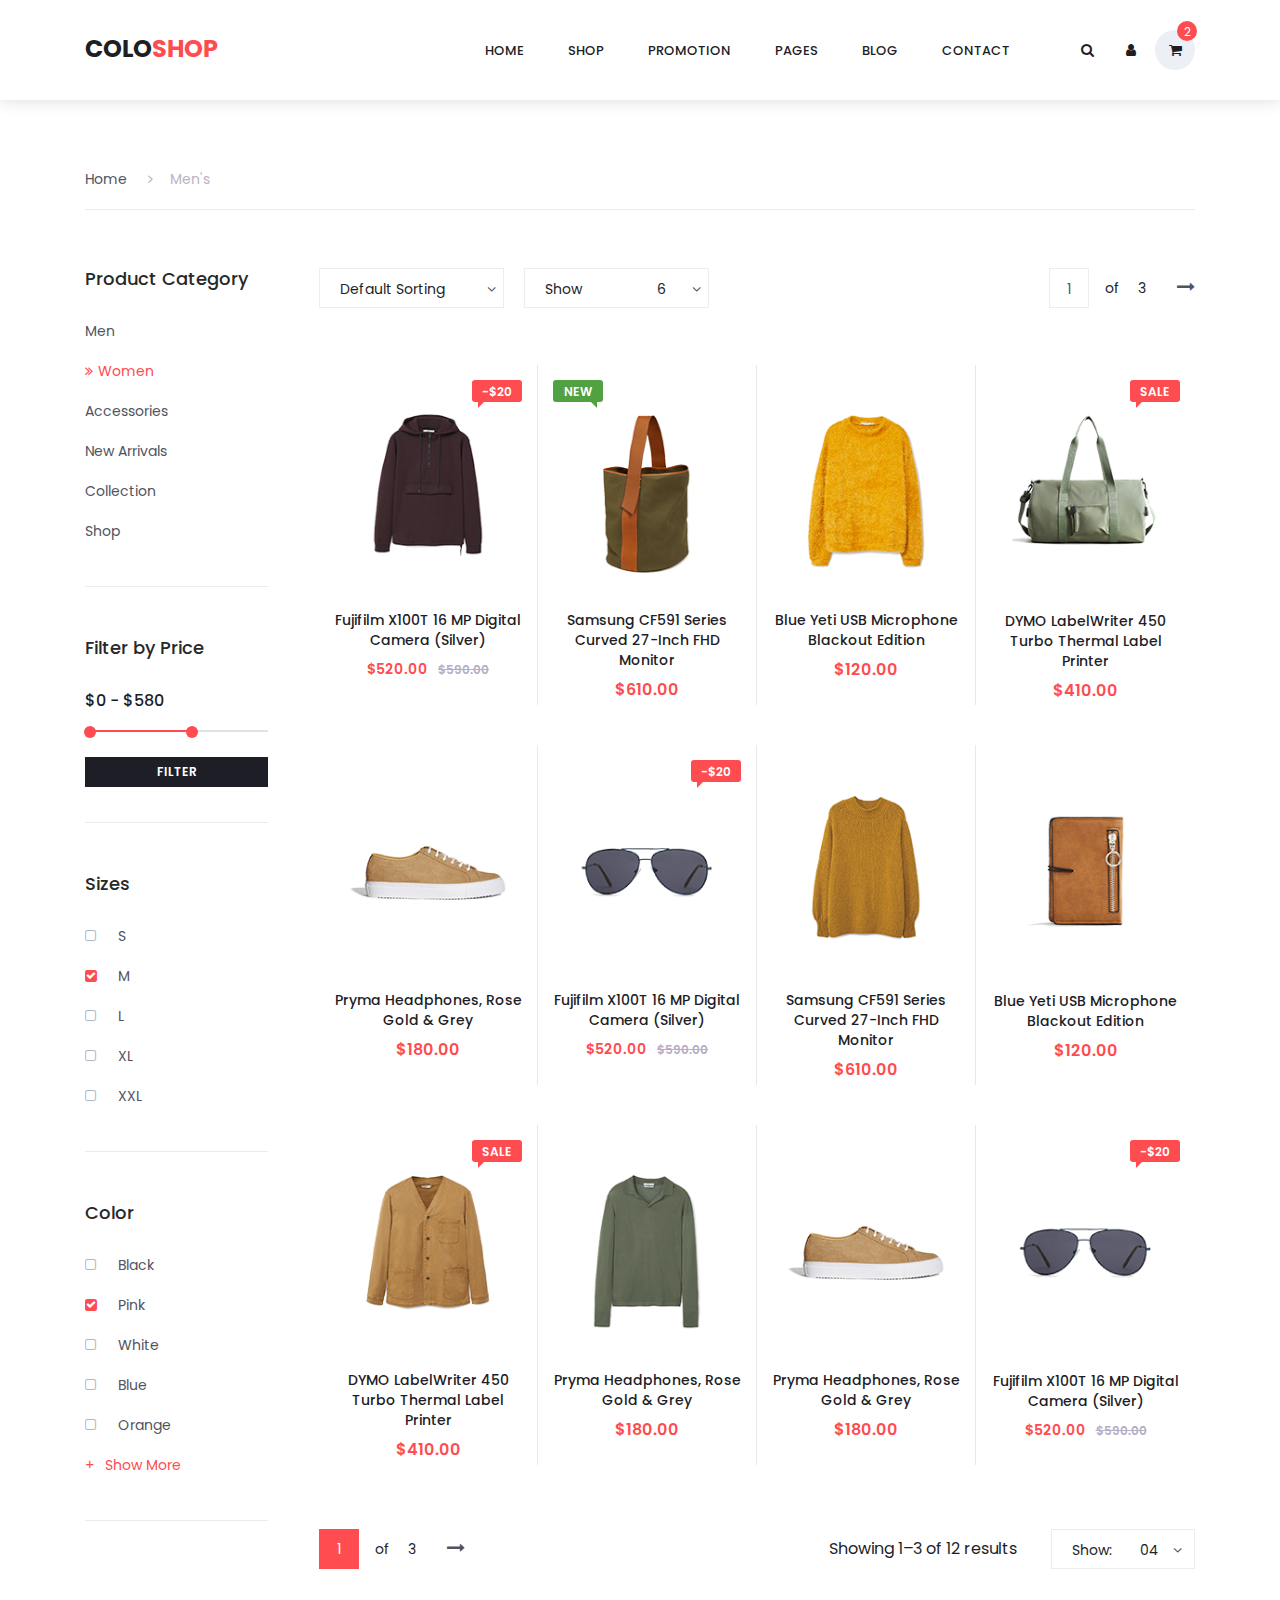
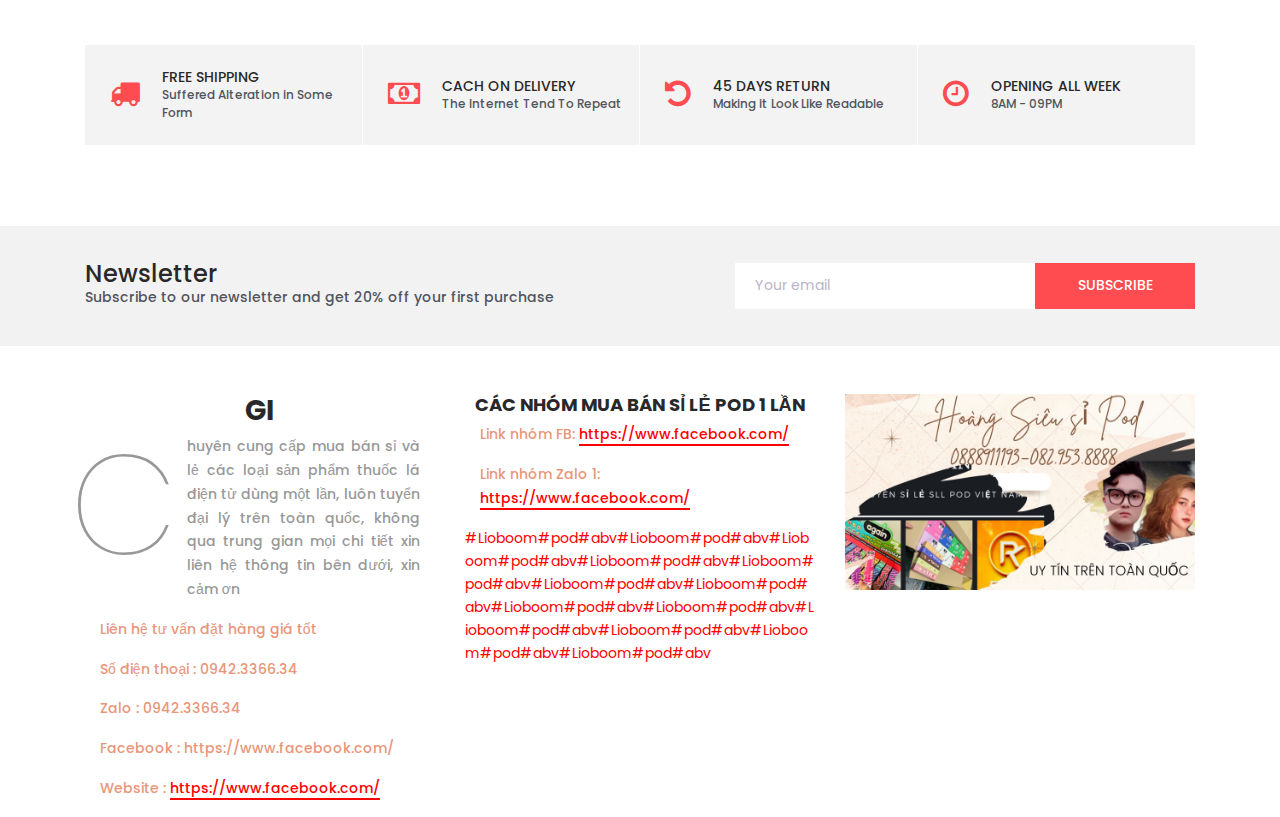
==== commit 1d9a5cbd: "update footer" ====
--- a/categories.html
+++ b/categories.html
@@ -1,605 +1,952 @@
 <!DOCTYPE html>
 <html lang="en">
-<head>
-<title>Colo Shop Categories</title>
-<meta charset="utf-8">
-<meta http-equiv="X-UA-Compatible" content="IE=edge">
-<meta name="description" content="Colo Shop Template">
-<meta name="viewport" content="width=device-width, initial-scale=1">
-<link rel="stylesheet" type="text/css" href="styles/bootstrap4/bootstrap.min.css">
-<link href="plugins/font-awesome-4.7.0/css/font-awesome.min.css" rel="stylesheet" type="text/css">
-<link rel="stylesheet" type="text/css" href="plugins/OwlCarousel2-2.2.1/owl.carousel.css">
-<link rel="stylesheet" type="text/css" href="plugins/OwlCarousel2-2.2.1/owl.theme.default.css">
-<link rel="stylesheet" type="text/css" href="plugins/OwlCarousel2-2.2.1/animate.css">
-<link rel="stylesheet" type="text/css" href="plugins/jquery-ui-1.12.1.custom/jquery-ui.css">
-<link rel="stylesheet" type="text/css" href="styles/categories_styles.css">
-<link rel="stylesheet" type="text/css" href="styles/categories_responsive.css">
-</head>
-
-<body>
-
-<div class="super_container">
-
-	<!-- Header -->
-
-	<header class="header trans_300">
-
-		<!-- Main Navigation -->
-
-		<div class="main_nav_container">
-			<div class="container">
-				<div class="row">
-					<div class="col-lg-12 text-right">
-						<div class="logo_container">
-							<a href="#">colo<span>shop</span></a>
-						</div>
-						<nav class="navbar">
-							<ul class="navbar_menu">
-								<li><a href="index.html">home</a></li>
-								<li><a href="#">shop</a></li>
-								<li><a href="#">promotion</a></li>
-								<li><a href="#">pages</a></li>
-								<li><a href="#">blog</a></li>
-								<li><a href="contact.html">contact</a></li>
+	<head>
+		<title>Colo Shop Categories</title>
+		<meta charset="utf-8" />
+		<meta http-equiv="X-UA-Compatible" content="IE=edge" />
+		<meta name="description" content="Colo Shop Template" />
+		<meta name="viewport" content="width=device-width, initial-scale=1" />
+		<link
+			rel="stylesheet"
+			type="text/css"
+			href="styles/bootstrap4/bootstrap.min.css"
+		/>
+		<link
+			href="plugins/font-awesome-4.7.0/css/font-awesome.min.css"
+			rel="stylesheet"
+			type="text/css"
+		/>
+		<link
+			rel="stylesheet"
+			type="text/css"
+			href="plugins/OwlCarousel2-2.2.1/owl.carousel.css"
+		/>
+		<link
+			rel="stylesheet"
+			type="text/css"
+			href="plugins/OwlCarousel2-2.2.1/owl.theme.default.css"
+		/>
+		<link
+			rel="stylesheet"
+			type="text/css"
+			href="plugins/OwlCarousel2-2.2.1/animate.css"
+		/>
+		<link
+			rel="stylesheet"
+			type="text/css"
+			href="plugins/jquery-ui-1.12.1.custom/jquery-ui.css"
+		/>
+		<link
+			rel="stylesheet"
+			type="text/css"
+			href="styles/categories_styles.css"
+		/>
+		<link rel="stylesheet" href="styles/new-style-footer.css" />
+
+		<link
+			rel="stylesheet"
+			type="text/css"
+			href="styles/categories_responsive.css"
+		/>
+	</head>
+
+	<body>
+		<div class="super_container">
+			<!-- Header -->
+
+			<header class="header trans_300">
+				<!-- Main Navigation -->
+
+				<div class="main_nav_container">
+					<div class="container">
+						<div class="row">
+							<div class="col-lg-12 text-right">
+								<div class="logo_container">
+									<a href="#">colo<span>shop</span></a>
+								</div>
+								<nav class="navbar">
+									<ul class="navbar_menu">
+										<li><a href="index.html">home</a></li>
+										<li><a href="#">shop</a></li>
+										<li><a href="#">promotion</a></li>
+										<li><a href="#">pages</a></li>
+										<li><a href="#">blog</a></li>
+										<li><a href="contact.html">contact</a></li>
+									</ul>
+									<ul class="navbar_user">
+										<li>
+											<a href="#"
+												><i class="fa fa-search" aria-hidden="true"></i
+											></a>
+										</li>
+										<li>
+											<a href="#"
+												><i class="fa fa-user" aria-hidden="true"></i
+											></a>
+										</li>
+										<li class="checkout">
+											<a href="#">
+												<i class="fa fa-shopping-cart" aria-hidden="true"></i>
+												<span id="checkout_items" class="checkout_items"
+													>2</span
+												>
+											</a>
+										</li>
+									</ul>
+									<div class="hamburger_container">
+										<i class="fa fa-bars" aria-hidden="true"></i>
+									</div>
+								</nav>
+							</div>
+						</div>
+					</div>
+				</div>
+			</header>
+
+			<div class="fs_menu_overlay"></div>
+
+			<!-- Hamburger Menu -->
+
+			<div class="hamburger_menu">
+				<div class="hamburger_close">
+					<i class="fa fa-times" aria-hidden="true"></i>
+				</div>
+				<div class="hamburger_menu_content text-right">
+					<ul class="menu_top_nav">
+						<li class="menu_item has-children">
+							<a href="#">
+								usd
+								<i class="fa fa-angle-down"></i>
+							</a>
+							<ul class="menu_selection">
+								<li><a href="#">cad</a></li>
+								<li><a href="#">aud</a></li>
+								<li><a href="#">eur</a></li>
+								<li><a href="#">gbp</a></li>
 							</ul>
-							<ul class="navbar_user">
-								<li><a href="#"><i class="fa fa-search" aria-hidden="true"></i></a></li>
-								<li><a href="#"><i class="fa fa-user" aria-hidden="true"></i></a></li>
-								<li class="checkout">
-									<a href="#">
-										<i class="fa fa-shopping-cart" aria-hidden="true"></i>
-										<span id="checkout_items" class="checkout_items">2</span>
-									</a>
+						</li>
+						<li class="menu_item has-children">
+							<a href="#">
+								English
+								<i class="fa fa-angle-down"></i>
+							</a>
+							<ul class="menu_selection">
+								<li><a href="#">French</a></li>
+								<li><a href="#">Italian</a></li>
+								<li><a href="#">German</a></li>
+								<li><a href="#">Spanish</a></li>
+							</ul>
+						</li>
+						<li class="menu_item has-children">
+							<a href="#">
+								My Account
+								<i class="fa fa-angle-down"></i>
+							</a>
+							<ul class="menu_selection">
+								<li>
+									<a href="#"
+										><i class="fa fa-sign-in" aria-hidden="true"></i>Sign In</a
+									>
+								</li>
+								<li>
+									<a href="#"
+										><i class="fa fa-user-plus" aria-hidden="true"></i
+										>Register</a
+									>
 								</li>
 							</ul>
-							<div class="hamburger_container">
-								<i class="fa fa-bars" aria-hidden="true"></i>
-							</div>
-						</nav>
+						</li>
+						<li class="menu_item"><a href="#">home</a></li>
+						<li class="menu_item"><a href="#">shop</a></li>
+						<li class="menu_item"><a href="#">promotion</a></li>
+						<li class="menu_item"><a href="#">pages</a></li>
+						<li class="menu_item"><a href="#">blog</a></li>
+						<li class="menu_item"><a href="#">contact</a></li>
+					</ul>
+				</div>
+			</div>
+
+			<div class="container product_section_container">
+				<div class="row">
+					<div class="col product_section clearfix">
+						<!-- Breadcrumbs -->
+
+						<div class="breadcrumbs d-flex flex-row align-items-center">
+							<ul>
+								<li><a href="index.html">Home</a></li>
+								<li class="active">
+									<a href="index.html"
+										><i class="fa fa-angle-right" aria-hidden="true"></i
+										>Men's</a
+									>
+								</li>
+							</ul>
+						</div>
+
+						<!-- Sidebar -->
+
+						<div class="sidebar">
+							<div class="sidebar_section">
+								<div class="sidebar_title">
+									<h5>Product Category</h5>
+								</div>
+								<ul class="sidebar_categories">
+									<li><a href="#">Men</a></li>
+									<li class="active">
+										<a href="#"
+											><span
+												><i
+													class="fa fa-angle-double-right"
+													aria-hidden="true"
+												></i></span
+											>Women</a
+										>
+									</li>
+									<li><a href="#">Accessories</a></li>
+									<li><a href="#">New Arrivals</a></li>
+									<li><a href="#">Collection</a></li>
+									<li><a href="#">Shop</a></li>
+								</ul>
+							</div>
+
+							<!-- Price Range Filtering -->
+							<div class="sidebar_section">
+								<div class="sidebar_title">
+									<h5>Filter by Price</h5>
+								</div>
+								<p>
+									<input
+										type="text"
+										id="amount"
+										readonly
+										style="border: 0; color: #f6931f; font-weight: bold"
+									/>
+								</p>
+								<div id="slider-range"></div>
+								<div class="filter_button"><span>filter</span></div>
+							</div>
+
+							<!-- Sizes -->
+							<div class="sidebar_section">
+								<div class="sidebar_title">
+									<h5>Sizes</h5>
+								</div>
+								<ul class="checkboxes">
+									<li>
+										<i class="fa fa-square-o" aria-hidden="true"></i
+										><span>S</span>
+									</li>
+									<li class="active">
+										<i class="fa fa-square" aria-hidden="true"></i
+										><span>M</span>
+									</li>
+									<li>
+										<i class="fa fa-square-o" aria-hidden="true"></i
+										><span>L</span>
+									</li>
+									<li>
+										<i class="fa fa-square-o" aria-hidden="true"></i
+										><span>XL</span>
+									</li>
+									<li>
+										<i class="fa fa-square-o" aria-hidden="true"></i
+										><span>XXL</span>
+									</li>
+								</ul>
+							</div>
+
+							<!-- Color -->
+							<div class="sidebar_section">
+								<div class="sidebar_title">
+									<h5>Color</h5>
+								</div>
+								<ul class="checkboxes">
+									<li>
+										<i class="fa fa-square-o" aria-hidden="true"></i
+										><span>Black</span>
+									</li>
+									<li class="active">
+										<i class="fa fa-square" aria-hidden="true"></i
+										><span>Pink</span>
+									</li>
+									<li>
+										<i class="fa fa-square-o" aria-hidden="true"></i
+										><span>White</span>
+									</li>
+									<li>
+										<i class="fa fa-square-o" aria-hidden="true"></i
+										><span>Blue</span>
+									</li>
+									<li>
+										<i class="fa fa-square-o" aria-hidden="true"></i
+										><span>Orange</span>
+									</li>
+									<li>
+										<i class="fa fa-square-o" aria-hidden="true"></i
+										><span>White</span>
+									</li>
+									<li>
+										<i class="fa fa-square-o" aria-hidden="true"></i
+										><span>Blue</span>
+									</li>
+									<li>
+										<i class="fa fa-square-o" aria-hidden="true"></i
+										><span>Orange</span>
+									</li>
+									<li>
+										<i class="fa fa-square-o" aria-hidden="true"></i
+										><span>White</span>
+									</li>
+									<li>
+										<i class="fa fa-square-o" aria-hidden="true"></i
+										><span>Blue</span>
+									</li>
+									<li>
+										<i class="fa fa-square-o" aria-hidden="true"></i
+										><span>Orange</span>
+									</li>
+								</ul>
+								<div class="show_more">
+									<span><span>+</span>Show More</span>
+								</div>
+							</div>
+						</div>
+
+						<!-- Main Content -->
+
+						<div class="main_content">
+							<!-- Products -->
+
+							<div class="products_iso">
+								<div class="row">
+									<div class="col">
+										<!-- Product Sorting -->
+
+										<div
+											class="product_sorting_container product_sorting_container_top"
+										>
+											<ul class="product_sorting">
+												<li>
+													<span class="type_sorting_text">Default Sorting</span>
+													<i class="fa fa-angle-down"></i>
+													<ul class="sorting_type">
+														<li
+															class="type_sorting_btn"
+															data-isotope-option='{ "sortBy": "original-order" }'
+														>
+															<span>Default Sorting</span>
+														</li>
+														<li
+															class="type_sorting_btn"
+															data-isotope-option='{ "sortBy": "price" }'
+														>
+															<span>Price</span>
+														</li>
+														<li
+															class="type_sorting_btn"
+															data-isotope-option='{ "sortBy": "name" }'
+														>
+															<span>Product Name</span>
+														</li>
+													</ul>
+												</li>
+												<li>
+													<span>Show</span>
+													<span class="num_sorting_text">6</span>
+													<i class="fa fa-angle-down"></i>
+													<ul class="sorting_num">
+														<li class="num_sorting_btn"><span>6</span></li>
+														<li class="num_sorting_btn"><span>12</span></li>
+														<li class="num_sorting_btn"><span>24</span></li>
+													</ul>
+												</li>
+											</ul>
+											<div class="pages d-flex flex-row align-items-center">
+												<div class="page_current">
+													<span>1</span>
+													<ul class="page_selection">
+														<li><a href="#">1</a></li>
+														<li><a href="#">2</a></li>
+														<li><a href="#">3</a></li>
+													</ul>
+												</div>
+												<div class="page_total"><span>of</span> 3</div>
+												<div id="next_page" class="page_next">
+													<a href="#"
+														><i
+															class="fa fa-long-arrow-right"
+															aria-hidden="true"
+														></i
+													></a>
+												</div>
+											</div>
+										</div>
+
+										<!-- Product Grid -->
+
+										<div class="product-grid">
+											<!-- Product 1 -->
+
+											<div class="product-item men">
+												<div class="product discount product_filter">
+													<div class="product_image">
+														<img src="images/product_1.png" alt="" />
+													</div>
+													<div class="favorite favorite_left"></div>
+													<div
+														class="product_bubble product_bubble_right product_bubble_red d-flex flex-column align-items-center"
+													>
+														<span>-$20</span>
+													</div>
+													<div class="product_info">
+														<h6 class="product_name">
+															<a href="single.html"
+																>Fujifilm X100T 16 MP Digital Camera (Silver)</a
+															>
+														</h6>
+														<div class="product_price">
+															$520.00<span>$590.00</span>
+														</div>
+													</div>
+												</div>
+												<div class="red_button add_to_cart_button">
+													<a href="#">add to cart</a>
+												</div>
+											</div>
+
+											<!-- Product 2 -->
+
+											<div class="product-item women">
+												<div class="product product_filter">
+													<div class="product_image">
+														<img src="images/product_2.png" alt="" />
+													</div>
+													<div class="favorite"></div>
+													<div
+														class="product_bubble product_bubble_left product_bubble_green d-flex flex-column align-items-center"
+													>
+														<span>new</span>
+													</div>
+													<div class="product_info">
+														<h6 class="product_name">
+															<a href="single.html"
+																>Samsung CF591 Series Curved 27-Inch FHD
+																Monitor</a
+															>
+														</h6>
+														<div class="product_price">$610.00</div>
+													</div>
+												</div>
+												<div class="red_button add_to_cart_button">
+													<a href="#">add to cart</a>
+												</div>
+											</div>
+
+											<!-- Product 3 -->
+
+											<div class="product-item women">
+												<div class="product product_filter">
+													<div class="product_image">
+														<img src="images/product_3.png" alt="" />
+													</div>
+													<div class="favorite"></div>
+													<div class="product_info">
+														<h6 class="product_name">
+															<a href="single.html"
+																>Blue Yeti USB Microphone Blackout Edition</a
+															>
+														</h6>
+														<div class="product_price">$120.00</div>
+													</div>
+												</div>
+												<div class="red_button add_to_cart_button">
+													<a href="#">add to cart</a>
+												</div>
+											</div>
+
+											<!-- Product 4 -->
+
+											<div class="product-item accessories">
+												<div class="product product_filter">
+													<div class="product_image">
+														<img src="images/product_4.png" alt="" />
+													</div>
+													<div
+														class="product_bubble product_bubble_right product_bubble_red d-flex flex-column align-items-center"
+													>
+														<span>sale</span>
+													</div>
+													<div class="favorite favorite_left"></div>
+													<div class="product_info">
+														<h6 class="product_name">
+															<a href="single.html"
+																>DYMO LabelWriter 450 Turbo Thermal Label
+																Printer</a
+															>
+														</h6>
+														<div class="product_price">$410.00</div>
+													</div>
+												</div>
+												<div class="red_button add_to_cart_button">
+													<a href="#">add to cart</a>
+												</div>
+											</div>
+
+											<!-- Product 5 -->
+
+											<div class="product-item women men">
+												<div class="product product_filter">
+													<div class="product_image">
+														<img src="images/product_5.png" alt="" />
+													</div>
+													<div class="favorite"></div>
+													<div class="product_info">
+														<h6 class="product_name">
+															<a href="single.html"
+																>Pryma Headphones, Rose Gold & Grey</a
+															>
+														</h6>
+														<div class="product_price">$180.00</div>
+													</div>
+												</div>
+												<div class="red_button add_to_cart_button">
+													<a href="#">add to cart</a>
+												</div>
+											</div>
+
+											<!-- Product 6 -->
+
+											<div class="product-item accessories">
+												<div class="product discount product_filter">
+													<div class="product_image">
+														<img src="images/product_6.png" alt="" />
+													</div>
+													<div class="favorite favorite_left"></div>
+													<div
+														class="product_bubble product_bubble_right product_bubble_red d-flex flex-column align-items-center"
+													>
+														<span>-$20</span>
+													</div>
+													<div class="product_info">
+														<h6 class="product_name">
+															<a href="single.html"
+																>Fujifilm X100T 16 MP Digital Camera (Silver)</a
+															>
+														</h6>
+														<div class="product_price">
+															$520.00<span>$590.00</span>
+														</div>
+													</div>
+												</div>
+												<div class="red_button add_to_cart_button">
+													<a href="#">add to cart</a>
+												</div>
+											</div>
+
+											<!-- Product 7 -->
+
+											<div class="product-item women">
+												<div class="product product_filter">
+													<div class="product_image">
+														<img src="images/product_7.png" alt="" />
+													</div>
+													<div class="favorite"></div>
+													<div class="product_info">
+														<h6 class="product_name">
+															<a href="single.html"
+																>Samsung CF591 Series Curved 27-Inch FHD
+																Monitor</a
+															>
+														</h6>
+														<div class="product_price">$610.00</div>
+													</div>
+												</div>
+												<div class="red_button add_to_cart_button">
+													<a href="#">add to cart</a>
+												</div>
+											</div>
+
+											<!-- Product 8 -->
+
+											<div class="product-item accessories">
+												<div class="product product_filter">
+													<div class="product_image">
+														<img src="images/product_8.png" alt="" />
+													</div>
+													<div class="favorite"></div>
+													<div class="product_info">
+														<h6 class="product_name">
+															<a href="single.html"
+																>Blue Yeti USB Microphone Blackout Edition</a
+															>
+														</h6>
+														<div class="product_price">$120.00</div>
+													</div>
+												</div>
+												<div class="red_button add_to_cart_button">
+													<a href="#">add to cart</a>
+												</div>
+											</div>
+
+											<!-- Product 9 -->
+
+											<div class="product-item men">
+												<div class="product product_filter">
+													<div class="product_image">
+														<img src="images/product_9.png" alt="" />
+													</div>
+													<div
+														class="product_bubble product_bubble_right product_bubble_red d-flex flex-column align-items-center"
+													>
+														<span>sale</span>
+													</div>
+													<div class="favorite favorite_left"></div>
+													<div class="product_info">
+														<h6 class="product_name">
+															<a href="single.html"
+																>DYMO LabelWriter 450 Turbo Thermal Label
+																Printer</a
+															>
+														</h6>
+														<div class="product_price">$410.00</div>
+													</div>
+												</div>
+												<div class="red_button add_to_cart_button">
+													<a href="#">add to cart</a>
+												</div>
+											</div>
+
+											<!-- Product 10 -->
+
+											<div class="product-item men">
+												<div class="product product_filter">
+													<div class="product_image">
+														<img src="images/product_10.png" alt="" />
+													</div>
+													<div class="favorite"></div>
+													<div class="product_info">
+														<h6 class="product_name">
+															<a href="single.html"
+																>Pryma Headphones, Rose Gold & Grey</a
+															>
+														</h6>
+														<div class="product_price">$180.00</div>
+													</div>
+												</div>
+												<div class="red_button add_to_cart_button">
+													<a href="#">add to cart</a>
+												</div>
+											</div>
+
+											<!-- Product 11 -->
+
+											<div class="product-item women men">
+												<div class="product product_filter">
+													<div class="product_image">
+														<img src="images/product_5.png" alt="" />
+													</div>
+													<div class="favorite"></div>
+													<div class="product_info">
+														<h6 class="product_name">
+															<a href="single.html"
+																>Pryma Headphones, Rose Gold & Grey</a
+															>
+														</h6>
+														<div class="product_price">$180.00</div>
+													</div>
+												</div>
+												<div class="red_button add_to_cart_button">
+													<a href="#">add to cart</a>
+												</div>
+											</div>
+
+											<!-- Product 12 -->
+
+											<div class="product-item accessories">
+												<div class="product discount product_filter">
+													<div class="product_image">
+														<img src="images/product_6.png" alt="" />
+													</div>
+													<div class="favorite favorite_left"></div>
+													<div
+														class="product_bubble product_bubble_right product_bubble_red d-flex flex-column align-items-center"
+													>
+														<span>-$20</span>
+													</div>
+													<div class="product_info">
+														<h6 class="product_name">
+															<a href="single.html"
+																>Fujifilm X100T 16 MP Digital Camera (Silver)</a
+															>
+														</h6>
+														<div class="product_price">
+															$520.00<span>$590.00</span>
+														</div>
+													</div>
+												</div>
+												<div class="red_button add_to_cart_button">
+													<a href="#">add to cart</a>
+												</div>
+											</div>
+										</div>
+
+										<!-- Product Sorting -->
+
+										<div
+											class="product_sorting_container product_sorting_container_bottom clearfix"
+										>
+											<ul class="product_sorting">
+												<li>
+													<span>Show:</span>
+													<span class="num_sorting_text">04</span>
+													<i class="fa fa-angle-down"></i>
+													<ul class="sorting_num">
+														<li class="num_sorting_btn"><span>01</span></li>
+														<li class="num_sorting_btn"><span>02</span></li>
+														<li class="num_sorting_btn"><span>03</span></li>
+														<li class="num_sorting_btn"><span>04</span></li>
+													</ul>
+												</li>
+											</ul>
+											<span class="showing_results"
+												>Showing 1–3 of 12 results</span
+											>
+											<div class="pages d-flex flex-row align-items-center">
+												<div class="page_current">
+													<span>1</span>
+													<ul class="page_selection">
+														<li><a href="#">1</a></li>
+														<li><a href="#">2</a></li>
+														<li><a href="#">3</a></li>
+													</ul>
+												</div>
+												<div class="page_total"><span>of</span> 3</div>
+												<div id="next_page_1" class="page_next">
+													<a href="#"
+														><i
+															class="fa fa-long-arrow-right"
+															aria-hidden="true"
+														></i
+													></a>
+												</div>
+											</div>
+										</div>
+									</div>
+								</div>
+							</div>
+						</div>
 					</div>
 				</div>
 			</div>
-		</div>
-
-	</header>
-
-	<div class="fs_menu_overlay"></div>
-
-	<!-- Hamburger Menu -->
-
-	<div class="hamburger_menu">
-		<div class="hamburger_close"><i class="fa fa-times" aria-hidden="true"></i></div>
-		<div class="hamburger_menu_content text-right">
-			<ul class="menu_top_nav">
-				<li class="menu_item has-children">
-					<a href="#">
-						usd
-						<i class="fa fa-angle-down"></i>
-					</a>
-					<ul class="menu_selection">
-						<li><a href="#">cad</a></li>
-						<li><a href="#">aud</a></li>
-						<li><a href="#">eur</a></li>
-						<li><a href="#">gbp</a></li>
-					</ul>
-				</li>
-				<li class="menu_item has-children">
-					<a href="#">
-						English
-						<i class="fa fa-angle-down"></i>
-					</a>
-					<ul class="menu_selection">
-						<li><a href="#">French</a></li>
-						<li><a href="#">Italian</a></li>
-						<li><a href="#">German</a></li>
-						<li><a href="#">Spanish</a></li>
-					</ul>
-				</li>
-				<li class="menu_item has-children">
-					<a href="#">
-						My Account
-						<i class="fa fa-angle-down"></i>
-					</a>
-					<ul class="menu_selection">
-						<li><a href="#"><i class="fa fa-sign-in" aria-hidden="true"></i>Sign In</a></li>
-						<li><a href="#"><i class="fa fa-user-plus" aria-hidden="true"></i>Register</a></li>
-					</ul>
-				</li>
-				<li class="menu_item"><a href="#">home</a></li>
-				<li class="menu_item"><a href="#">shop</a></li>
-				<li class="menu_item"><a href="#">promotion</a></li>
-				<li class="menu_item"><a href="#">pages</a></li>
-				<li class="menu_item"><a href="#">blog</a></li>
-				<li class="menu_item"><a href="#">contact</a></li>
-			</ul>
-		</div>
-	</div>
-
-	<div class="container product_section_container">
-		<div class="row">
-			<div class="col product_section clearfix">
-
-				<!-- Breadcrumbs -->
-
-				<div class="breadcrumbs d-flex flex-row align-items-center">
-					<ul>
-						<li><a href="index.html">Home</a></li>
-						<li class="active"><a href="index.html"><i class="fa fa-angle-right" aria-hidden="true"></i>Men's</a></li>
-					</ul>
-				</div>
-
-				<!-- Sidebar -->
-
-				<div class="sidebar">
-					<div class="sidebar_section">
-						<div class="sidebar_title">
-							<h5>Product Category</h5>
-						</div>
-						<ul class="sidebar_categories">
-							<li><a href="#">Men</a></li>
-							<li class="active"><a href="#"><span><i class="fa fa-angle-double-right" aria-hidden="true"></i></span>Women</a></li>
-							<li><a href="#">Accessories</a></li>
-							<li><a href="#">New Arrivals</a></li>
-							<li><a href="#">Collection</a></li>
-							<li><a href="#">Shop</a></li>
-						</ul>
-					</div>
-
-					<!-- Price Range Filtering -->
-					<div class="sidebar_section">
-						<div class="sidebar_title">
-							<h5>Filter by Price</h5>
-						</div>
-						<p>
-							<input type="text" id="amount" readonly style="border:0; color:#f6931f; font-weight:bold;">
-						</p>
-						<div id="slider-range"></div>
-						<div class="filter_button"><span>filter</span></div>
-					</div>
-
-					<!-- Sizes -->
-					<div class="sidebar_section">
-						<div class="sidebar_title">
-							<h5>Sizes</h5>
-						</div>
-						<ul class="checkboxes">
-							<li><i class="fa fa-square-o" aria-hidden="true"></i><span>S</span></li>
-							<li class="active"><i class="fa fa-square" aria-hidden="true"></i><span>M</span></li>
-							<li><i class="fa fa-square-o" aria-hidden="true"></i><span>L</span></li>
-							<li><i class="fa fa-square-o" aria-hidden="true"></i><span>XL</span></li>
-							<li><i class="fa fa-square-o" aria-hidden="true"></i><span>XXL</span></li>
-						</ul>
-					</div>
-
-					<!-- Color -->
-					<div class="sidebar_section">
-						<div class="sidebar_title">
-							<h5>Color</h5>
-						</div>
-						<ul class="checkboxes">
-							<li><i class="fa fa-square-o" aria-hidden="true"></i><span>Black</span></li>
-							<li class="active"><i class="fa fa-square" aria-hidden="true"></i><span>Pink</span></li>
-							<li><i class="fa fa-square-o" aria-hidden="true"></i><span>White</span></li>
-							<li><i class="fa fa-square-o" aria-hidden="true"></i><span>Blue</span></li>
-							<li><i class="fa fa-square-o" aria-hidden="true"></i><span>Orange</span></li>
-							<li><i class="fa fa-square-o" aria-hidden="true"></i><span>White</span></li>
-							<li><i class="fa fa-square-o" aria-hidden="true"></i><span>Blue</span></li>
-							<li><i class="fa fa-square-o" aria-hidden="true"></i><span>Orange</span></li>
-							<li><i class="fa fa-square-o" aria-hidden="true"></i><span>White</span></li>
-							<li><i class="fa fa-square-o" aria-hidden="true"></i><span>Blue</span></li>
-							<li><i class="fa fa-square-o" aria-hidden="true"></i><span>Orange</span></li>
-						</ul>
-						<div class="show_more">
-							<span><span>+</span>Show More</span>
-						</div>
-					</div>
-
-				</div>
-
-				<!-- Main Content -->
-
-				<div class="main_content">
-
-					<!-- Products -->
-
-					<div class="products_iso">
-						<div class="row">
-							<div class="col">
-
-								<!-- Product Sorting -->
-
-								<div class="product_sorting_container product_sorting_container_top">
-									<ul class="product_sorting">
-										<li>
-											<span class="type_sorting_text">Default Sorting</span>
-											<i class="fa fa-angle-down"></i>
-											<ul class="sorting_type">
-												<li class="type_sorting_btn" data-isotope-option='{ "sortBy": "original-order" }'><span>Default Sorting</span></li>
-												<li class="type_sorting_btn" data-isotope-option='{ "sortBy": "price" }'><span>Price</span></li>
-												<li class="type_sorting_btn" data-isotope-option='{ "sortBy": "name" }'><span>Product Name</span></li>
-											</ul>
-										</li>
-										<li>
-											<span>Show</span>
-											<span class="num_sorting_text">6</span>
-											<i class="fa fa-angle-down"></i>
-											<ul class="sorting_num">
-												<li class="num_sorting_btn"><span>6</span></li>
-												<li class="num_sorting_btn"><span>12</span></li>
-												<li class="num_sorting_btn"><span>24</span></li>
-											</ul>
-										</li>
-									</ul>
-									<div class="pages d-flex flex-row align-items-center">
-										<div class="page_current">
-											<span>1</span>
-											<ul class="page_selection">
-												<li><a href="#">1</a></li>
-												<li><a href="#">2</a></li>
-												<li><a href="#">3</a></li>
-											</ul>
-										</div>
-										<div class="page_total"><span>of</span> 3</div>
-										<div id="next_page" class="page_next"><a href="#"><i class="fa fa-long-arrow-right" aria-hidden="true"></i></a></div>
-									</div>
-
-								</div>
-
-								<!-- Product Grid -->
-
-								<div class="product-grid">
-
-									<!-- Product 1 -->
-
-									<div class="product-item men">
-										<div class="product discount product_filter">
-											<div class="product_image">
-												<img src="images/product_1.png" alt="">
-											</div>
-											<div class="favorite favorite_left"></div>
-											<div class="product_bubble product_bubble_right product_bubble_red d-flex flex-column align-items-center"><span>-$20</span></div>
-											<div class="product_info">
-												<h6 class="product_name"><a href="single.html">Fujifilm X100T 16 MP Digital Camera (Silver)</a></h6>
-												<div class="product_price">$520.00<span>$590.00</span></div>
-											</div>
-										</div>
-										<div class="red_button add_to_cart_button"><a href="#">add to cart</a></div>
-									</div>
-
-									<!-- Product 2 -->
-
-									<div class="product-item women">
-										<div class="product product_filter">
-											<div class="product_image">
-												<img src="images/product_2.png" alt="">
-											</div>
-											<div class="favorite"></div>
-											<div class="product_bubble product_bubble_left product_bubble_green d-flex flex-column align-items-center"><span>new</span></div>
-											<div class="product_info">
-												<h6 class="product_name"><a href="single.html">Samsung CF591 Series Curved 27-Inch FHD Monitor</a></h6>
-												<div class="product_price">$610.00</div>
-											</div>
-										</div>
-										<div class="red_button add_to_cart_button"><a href="#">add to cart</a></div>
-									</div>
-
-									<!-- Product 3 -->
-
-									<div class="product-item women">
-										<div class="product product_filter">
-											<div class="product_image">
-												<img src="images/product_3.png" alt="">
-											</div>
-											<div class="favorite"></div>
-											<div class="product_info">
-												<h6 class="product_name"><a href="single.html">Blue Yeti USB Microphone Blackout Edition</a></h6>
-												<div class="product_price">$120.00</div>
-											</div>
-										</div>
-										<div class="red_button add_to_cart_button"><a href="#">add to cart</a></div>
-									</div>
-
-									<!-- Product 4 -->
-
-									<div class="product-item accessories">
-										<div class="product product_filter">
-											<div class="product_image">
-												<img src="images/product_4.png" alt="">
-											</div>
-											<div class="product_bubble product_bubble_right product_bubble_red d-flex flex-column align-items-center"><span>sale</span></div>
-											<div class="favorite favorite_left"></div>
-											<div class="product_info">
-												<h6 class="product_name"><a href="single.html">DYMO LabelWriter 450 Turbo Thermal Label Printer</a></h6>
-												<div class="product_price">$410.00</div>
-											</div>
-										</div>
-										<div class="red_button add_to_cart_button"><a href="#">add to cart</a></div>
-									</div>
-
-									<!-- Product 5 -->
-
-									<div class="product-item women men">
-										<div class="product product_filter">
-											<div class="product_image">
-												<img src="images/product_5.png" alt="">
-											</div>
-											<div class="favorite"></div>
-											<div class="product_info">
-												<h6 class="product_name"><a href="single.html">Pryma Headphones, Rose Gold & Grey</a></h6>
-												<div class="product_price">$180.00</div>
-											</div>
-										</div>
-										<div class="red_button add_to_cart_button"><a href="#">add to cart</a></div>
-									</div>
-
-									<!-- Product 6 -->
-
-									<div class="product-item accessories">
-										<div class="product discount product_filter">
-											<div class="product_image">
-												<img src="images/product_6.png" alt="">
-											</div>
-											<div class="favorite favorite_left"></div>
-											<div class="product_bubble product_bubble_right product_bubble_red d-flex flex-column align-items-center"><span>-$20</span></div>
-											<div class="product_info">
-												<h6 class="product_name"><a href="single.html">Fujifilm X100T 16 MP Digital Camera (Silver)</a></h6>
-												<div class="product_price">$520.00<span>$590.00</span></div>
-											</div>
-										</div>
-										<div class="red_button add_to_cart_button"><a href="#">add to cart</a></div>
-									</div>
-
-									<!-- Product 7 -->
-
-									<div class="product-item women">
-										<div class="product product_filter">
-											<div class="product_image">
-												<img src="images/product_7.png" alt="">
-											</div>
-											<div class="favorite"></div>
-											<div class="product_info">
-												<h6 class="product_name"><a href="single.html">Samsung CF591 Series Curved 27-Inch FHD Monitor</a></h6>
-												<div class="product_price">$610.00</div>
-											</div>
-										</div>
-										<div class="red_button add_to_cart_button"><a href="#">add to cart</a></div>
-									</div>
-
-									<!-- Product 8 -->
-
-									<div class="product-item accessories">
-										<div class="product product_filter">
-											<div class="product_image">
-												<img src="images/product_8.png" alt="">
-											</div>
-											<div class="favorite"></div>
-											<div class="product_info">
-												<h6 class="product_name"><a href="single.html">Blue Yeti USB Microphone Blackout Edition</a></h6>
-												<div class="product_price">$120.00</div>
-											</div>
-										</div>
-										<div class="red_button add_to_cart_button"><a href="#">add to cart</a></div>
-									</div>
-
-									<!-- Product 9 -->
-
-									<div class="product-item men">
-										<div class="product product_filter">
-											<div class="product_image">
-												<img src="images/product_9.png" alt="">
-											</div>
-											<div class="product_bubble product_bubble_right product_bubble_red d-flex flex-column align-items-center"><span>sale</span></div>
-											<div class="favorite favorite_left"></div>
-											<div class="product_info">
-												<h6 class="product_name"><a href="single.html">DYMO LabelWriter 450 Turbo Thermal Label Printer</a></h6>
-												<div class="product_price">$410.00</div>
-											</div>
-										</div>
-										<div class="red_button add_to_cart_button"><a href="#">add to cart</a></div>
-									</div>
-
-									<!-- Product 10 -->
-
-									<div class="product-item men">
-										<div class="product product_filter">
-											<div class="product_image">
-												<img src="images/product_10.png" alt="">
-											</div>
-											<div class="favorite"></div>
-											<div class="product_info">
-												<h6 class="product_name"><a href="single.html">Pryma Headphones, Rose Gold & Grey</a></h6>
-												<div class="product_price">$180.00</div>
-											</div>
-										</div>
-										<div class="red_button add_to_cart_button"><a href="#">add to cart</a></div>
-									</div>
-
-									<!-- Product 11 -->
-
-									<div class="product-item women men">
-										<div class="product product_filter">
-											<div class="product_image">
-												<img src="images/product_5.png" alt="">
-											</div>
-											<div class="favorite"></div>
-											<div class="product_info">
-												<h6 class="product_name"><a href="single.html">Pryma Headphones, Rose Gold & Grey</a></h6>
-												<div class="product_price">$180.00</div>
-											</div>
-										</div>
-										<div class="red_button add_to_cart_button"><a href="#">add to cart</a></div>
-									</div>
-
-									<!-- Product 12 -->
-
-									<div class="product-item accessories">
-										<div class="product discount product_filter">
-											<div class="product_image">
-												<img src="images/product_6.png" alt="">
-											</div>
-											<div class="favorite favorite_left"></div>
-											<div class="product_bubble product_bubble_right product_bubble_red d-flex flex-column align-items-center"><span>-$20</span></div>
-											<div class="product_info">
-												<h6 class="product_name"><a href="single.html">Fujifilm X100T 16 MP Digital Camera (Silver)</a></h6>
-												<div class="product_price">$520.00<span>$590.00</span></div>
-											</div>
-										</div>
-										<div class="red_button add_to_cart_button"><a href="#">add to cart</a></div>
-									</div>
-								</div>
-
-								<!-- Product Sorting -->
-
-								<div class="product_sorting_container product_sorting_container_bottom clearfix">
-									<ul class="product_sorting">
-										<li>
-											<span>Show:</span>
-											<span class="num_sorting_text">04</span>
-											<i class="fa fa-angle-down"></i>
-											<ul class="sorting_num">
-												<li class="num_sorting_btn"><span>01</span></li>
-												<li class="num_sorting_btn"><span>02</span></li>
-												<li class="num_sorting_btn"><span>03</span></li>
-												<li class="num_sorting_btn"><span>04</span></li>
-											</ul>
-										</li>
-									</ul>
-									<span class="showing_results">Showing 1–3 of 12 results</span>
-									<div class="pages d-flex flex-row align-items-center">
-										<div class="page_current">
-											<span>1</span>
-											<ul class="page_selection">
-												<li><a href="#">1</a></li>
-												<li><a href="#">2</a></li>
-												<li><a href="#">3</a></li>
-											</ul>
-										</div>
-										<div class="page_total"><span>of</span> 3</div>
-										<div id="next_page_1" class="page_next"><a href="#"><i class="fa fa-long-arrow-right" aria-hidden="true"></i></a></div>
-									</div>
-
-								</div>
-
+
+			<!-- Benefit -->
+
+			<div class="benefit">
+				<div class="container">
+					<div class="row benefit_row">
+						<div class="col-lg-3 benefit_col">
+							<div class="benefit_item d-flex flex-row align-items-center">
+								<div class="benefit_icon">
+									<i class="fa fa-truck" aria-hidden="true"></i>
+								</div>
+								<div class="benefit_content">
+									<h6>free shipping</h6>
+									<p>Suffered Alteration in Some Form</p>
+								</div>
+							</div>
+						</div>
+						<div class="col-lg-3 benefit_col">
+							<div class="benefit_item d-flex flex-row align-items-center">
+								<div class="benefit_icon">
+									<i class="fa fa-money" aria-hidden="true"></i>
+								</div>
+								<div class="benefit_content">
+									<h6>cach on delivery</h6>
+									<p>The Internet Tend To Repeat</p>
+								</div>
+							</div>
+						</div>
+						<div class="col-lg-3 benefit_col">
+							<div class="benefit_item d-flex flex-row align-items-center">
+								<div class="benefit_icon">
+									<i class="fa fa-undo" aria-hidden="true"></i>
+								</div>
+								<div class="benefit_content">
+									<h6>45 days return</h6>
+									<p>Making it Look Like Readable</p>
+								</div>
+							</div>
+						</div>
+						<div class="col-lg-3 benefit_col">
+							<div class="benefit_item d-flex flex-row align-items-center">
+								<div class="benefit_icon">
+									<i class="fa fa-clock-o" aria-hidden="true"></i>
+								</div>
+								<div class="benefit_content">
+									<h6>opening all week</h6>
+									<p>8AM - 09PM</p>
+								</div>
 							</div>
 						</div>
 					</div>
 				</div>
 			</div>
-		</div>
-	</div>
-
-	<!-- Benefit -->
-
-	<div class="benefit">
-		<div class="container">
-			<div class="row benefit_row">
-				<div class="col-lg-3 benefit_col">
-					<div class="benefit_item d-flex flex-row align-items-center">
-						<div class="benefit_icon"><i class="fa fa-truck" aria-hidden="true"></i></div>
-						<div class="benefit_content">
-							<h6>free shipping</h6>
-							<p>Suffered Alteration in Some Form</p>
-						</div>
-					</div>
-				</div>
-				<div class="col-lg-3 benefit_col">
-					<div class="benefit_item d-flex flex-row align-items-center">
-						<div class="benefit_icon"><i class="fa fa-money" aria-hidden="true"></i></div>
-						<div class="benefit_content">
-							<h6>cach on delivery</h6>
-							<p>The Internet Tend To Repeat</p>
-						</div>
-					</div>
-				</div>
-				<div class="col-lg-3 benefit_col">
-					<div class="benefit_item d-flex flex-row align-items-center">
-						<div class="benefit_icon"><i class="fa fa-undo" aria-hidden="true"></i></div>
-						<div class="benefit_content">
-							<h6>45 days return</h6>
-							<p>Making it Look Like Readable</p>
-						</div>
-					</div>
-				</div>
-				<div class="col-lg-3 benefit_col">
-					<div class="benefit_item d-flex flex-row align-items-center">
-						<div class="benefit_icon"><i class="fa fa-clock-o" aria-hidden="true"></i></div>
-						<div class="benefit_content">
-							<h6>opening all week</h6>
-							<p>8AM - 09PM</p>
+
+			<!-- Newsletter -->
+
+			<div class="newsletter">
+				<div class="container">
+					<div class="row">
+						<div class="col-lg-6">
+							<div
+								class="newsletter_text d-flex flex-column justify-content-center align-items-lg-start align-items-md-center text-center"
+							>
+								<h4>Newsletter</h4>
+								<p>
+									Subscribe to our newsletter and get 20% off your first
+									purchase
+								</p>
+							</div>
+						</div>
+						<div class="col-lg-6">
+							<div
+								class="newsletter_form d-flex flex-md-row flex-column flex-xs-column align-items-center justify-content-lg-end justify-content-center"
+							>
+								<input
+									id="newsletter_email"
+									type="email"
+									placeholder="Your email"
+									required="required"
+									data-error="Valid email is required."
+								/>
+								<button
+									id="newsletter_submit"
+									type="submit"
+									class="newsletter_submit_btn trans_300"
+									value="Submit"
+								>
+									subscribe
+								</button>
+							</div>
 						</div>
 					</div>
 				</div>
 			</div>
+
+			<!-- Footer -->
+
+			<footer class="footer mt-5">
+				<div class="container">
+					<div class="row">
+						<div class="col-12 col-lg-4">
+							<h3>GI</h3>
+							<div class="footer-content row">
+								<p class="big-text">C</p>
+								<p class="small-text">
+									huyên cung cấp mua bán sỉ và lẻ các loại sản phẩm thuốc lá
+									điện tử dùng một lần, luôn tuyển đại lý trên toàn quốc, không
+									qua trung gian mọi chi tiết xin liên hệ thông tin bên dưới,
+									xin cảm ơn
+								</p>
+							</div>
+							<div class="footer-content col">
+								<p>Liên hệ tư vấn đặt hàng giá tốt</p>
+								<p>Số điện thoại : 0942.3366.34</p>
+								<p>Zalo : 0942.3366.34</p>
+								<p class="">
+									Facebook :
+									<span> https://www.facebook.com/ </span>
+								</p>
+								<p>
+									Website :
+									<a href="#"> https://www.facebook.com/ </a>
+								</p>
+							</div>
+						</div>
+						<div class="col-12 col-lg-4">
+							<h5>Các nhóm mua bán sỉ lẻ pod 1 lần</h5>
+							<div class="footer-content col">
+								<p>Link nhóm FB: <a href="#"> https://www.facebook.com/ </a></p>
+								<p>
+									Link nhóm Zalo 1: <a href="#"> https://www.facebook.com/ </a>
+								</p>
+							</div>
+							<div class="tag">
+								<a href="">
+									#Lioboom#pod#abv#Lioboom#pod#abv#Lioboom#pod#abv#Lioboom#pod#abv#Lioboom#pod#abv#Lioboom#pod#abv#Lioboom#pod#abv#Lioboom#pod#abv#Lioboom#pod#abv#Lioboom#pod#abv#Lioboom#pod#abv#Lioboom#pod#abv#Lioboom#pod#abv
+								</a>
+							</div>
+						</div>
+						<div class="col-12 col-lg-4">
+							<img src="img/banner.jpg" alt="Footer Image" />
+						</div>
+					</div>
+					<!-- <div class="row">
+						<div class="col-lg-6">
+							<div
+								class="footer_nav_container d-flex flex-sm-row flex-column align-items-center justify-content-lg-start justify-content-center text-center"
+							>
+								<ul class="footer_nav">
+									<li><a href="#">Blog</a></li>
+									<li><a href="#">FAQs</a></li>
+									<li><a href="contact.html">Contact us</a></li>
+								</ul>
+							</div>
+						</div>
+						<div class="col-lg-6">
+							<div
+								class="footer_social d-flex flex-row align-items-center justify-content-lg-end justify-content-center"
+							>
+								<ul>
+									<li>
+										<a href="#"
+											><i class="fa fa-facebook" aria-hidden="true"></i
+										></a>
+									</li>
+									<li>
+										<a href="#"
+											><i class="fa fa-twitter" aria-hidden="true"></i
+										></a>
+									</li>
+									<li>
+										<a href="#"
+											><i class="fa fa-instagram" aria-hidden="true"></i
+										></a>
+									</li>
+									<li>
+										<a href="#"
+											><i class="fa fa-skype" aria-hidden="true"></i
+										></a>
+									</li>
+									<li>
+										<a href="#"
+											><i class="fa fa-pinterest" aria-hidden="true"></i
+										></a>
+									</li>
+								</ul>
+							</div>
+						</div>
+					</div>
+					<div class="row">
+						<div class="col-lg-12">
+							<div class="footer_nav_container">
+								<div class="cr">
+									Hoàng Siêu Sỉ <a href="https://themewagon.com">09666666</a>
+								</div>
+							</div>
+						</div>
+					</div> -->
+				</div>
+			</footer>
 		</div>
-	</div>
-
-	<!-- Newsletter -->
-
-	<div class="newsletter">
-		<div class="container">
-			<div class="row">
-				<div class="col-lg-6">
-					<div class="newsletter_text d-flex flex-column justify-content-center align-items-lg-start align-items-md-center text-center">
-						<h4>Newsletter</h4>
-						<p>Subscribe to our newsletter and get 20% off your first purchase</p>
-					</div>
-				</div>
-				<div class="col-lg-6">
-					<div class="newsletter_form d-flex flex-md-row flex-column flex-xs-column align-items-center justify-content-lg-end justify-content-center">
-						<input id="newsletter_email" type="email" placeholder="Your email" required="required" data-error="Valid email is required.">
-						<button id="newsletter_submit" type="submit" class="newsletter_submit_btn trans_300" value="Submit">subscribe</button>
-					</div>
-				</div>
-			</div>
-		</div>
-	</div>
-
-	<!-- Footer -->
-
-	<footer class="footer">
-		<div class="container">
-			<div class="row">
-				<div class="col-lg-6">
-					<div class="footer_nav_container d-flex flex-sm-row flex-column align-items-center justify-content-lg-start justify-content-center text-center">
-						<ul class="footer_nav">
-							<li><a href="#">Blog</a></li>
-							<li><a href="#">FAQs</a></li>
-							<li><a href="contact.html">Contact us</a></li>
-						</ul>
-					</div>
-				</div>
-				<div class="col-lg-6">
-					<div class="footer_social d-flex flex-row align-items-center justify-content-lg-end justify-content-center">
-						<ul>
-							<li><a href="#"><i class="fa fa-facebook" aria-hidden="true"></i></a></li>
-							<li><a href="#"><i class="fa fa-twitter" aria-hidden="true"></i></a></li>
-							<li><a href="#"><i class="fa fa-instagram" aria-hidden="true"></i></a></li>
-							<li><a href="#"><i class="fa fa-skype" aria-hidden="true"></i></a></li>
-							<li><a href="#"><i class="fa fa-pinterest" aria-hidden="true"></i></a></li>
-						</ul>
-					</div>
-				</div>
-			</div>
-			<div class="row">
-				<div class="col-lg-12">
-					<div class="footer_nav_container">
-						<div class="cr">©2018 All Rights Reserverd. Template by <a href="#">Colorlib</a> &amp; distributed by <a href="https://themewagon.com">ThemeWagon</a></div>
-					</div>
-				</div>
-			</div>
-		</div>
-	</footer>
-
-</div>
-
-<script src="js/jquery-3.2.1.min.js"></script>
-<script src="styles/bootstrap4/popper.js"></script>
-<script src="styles/bootstrap4/bootstrap.min.js"></script>
-<script src="plugins/Isotope/isotope.pkgd.min.js"></script>
-<script src="plugins/OwlCarousel2-2.2.1/owl.carousel.js"></script>
-<script src="plugins/easing/easing.js"></script>
-<script src="plugins/jquery-ui-1.12.1.custom/jquery-ui.js"></script>
-<script src="js/categories_custom.js"></script>
-</body>
-
+
+		<script src="js/jquery-3.2.1.min.js"></script>
+		<script src="styles/bootstrap4/popper.js"></script>
+		<script src="styles/bootstrap4/bootstrap.min.js"></script>
+		<script src="plugins/Isotope/isotope.pkgd.min.js"></script>
+		<script src="plugins/OwlCarousel2-2.2.1/owl.carousel.js"></script>
+		<script src="plugins/easing/easing.js"></script>
+		<script src="plugins/jquery-ui-1.12.1.custom/jquery-ui.js"></script>
+		<script src="js/categories_custom.js"></script>
+	</body>
 </html>
--- a/styles/new-style-footer.css
+++ b/styles/new-style-footer.css
@@ -0,0 +1,62 @@
+.footer h3 {
+	font-weight: bold;
+	text-align: center;
+}
+
+.footer .footer-content {
+	display: flex;
+	width: 100%;
+	flex-flow: column;
+}
+
+.footer .footer-content.row {
+	display: flex;
+	flex-flow: row;
+	width: 100%;
+	justify-content: space-between;
+	align-items: flex-start;
+	gap: 10px;
+}
+
+.footer .footer-content.row .big-text {
+	font-size: 10em;
+	font-weight: 100;
+	line-height: 100%;
+}
+
+.footer .footer-content.row .small-text {
+	text-align: justify;
+}
+
+.footer .footer-content.col p {
+	color: darksalmon;
+	text-align: center;
+}
+
+.footer h5 {
+	text-transform: uppercase;
+	font-weight: bold;
+	font-size: 1.3em;
+	text-align: center;
+}
+
+.footer .tag a {
+	word-wrap: break-word;
+}
+
+.footer img {
+	width: 100%;
+	aspect-ratio: 16/9;
+	object-fit: cover;
+}
+
+.footer a {
+	color: red;
+	border-bottom-color: red;
+}
+
+@media only screen and (min-width: 768px) {
+	.footer .footer-content.col p {
+		text-align: start;
+	}
+}
